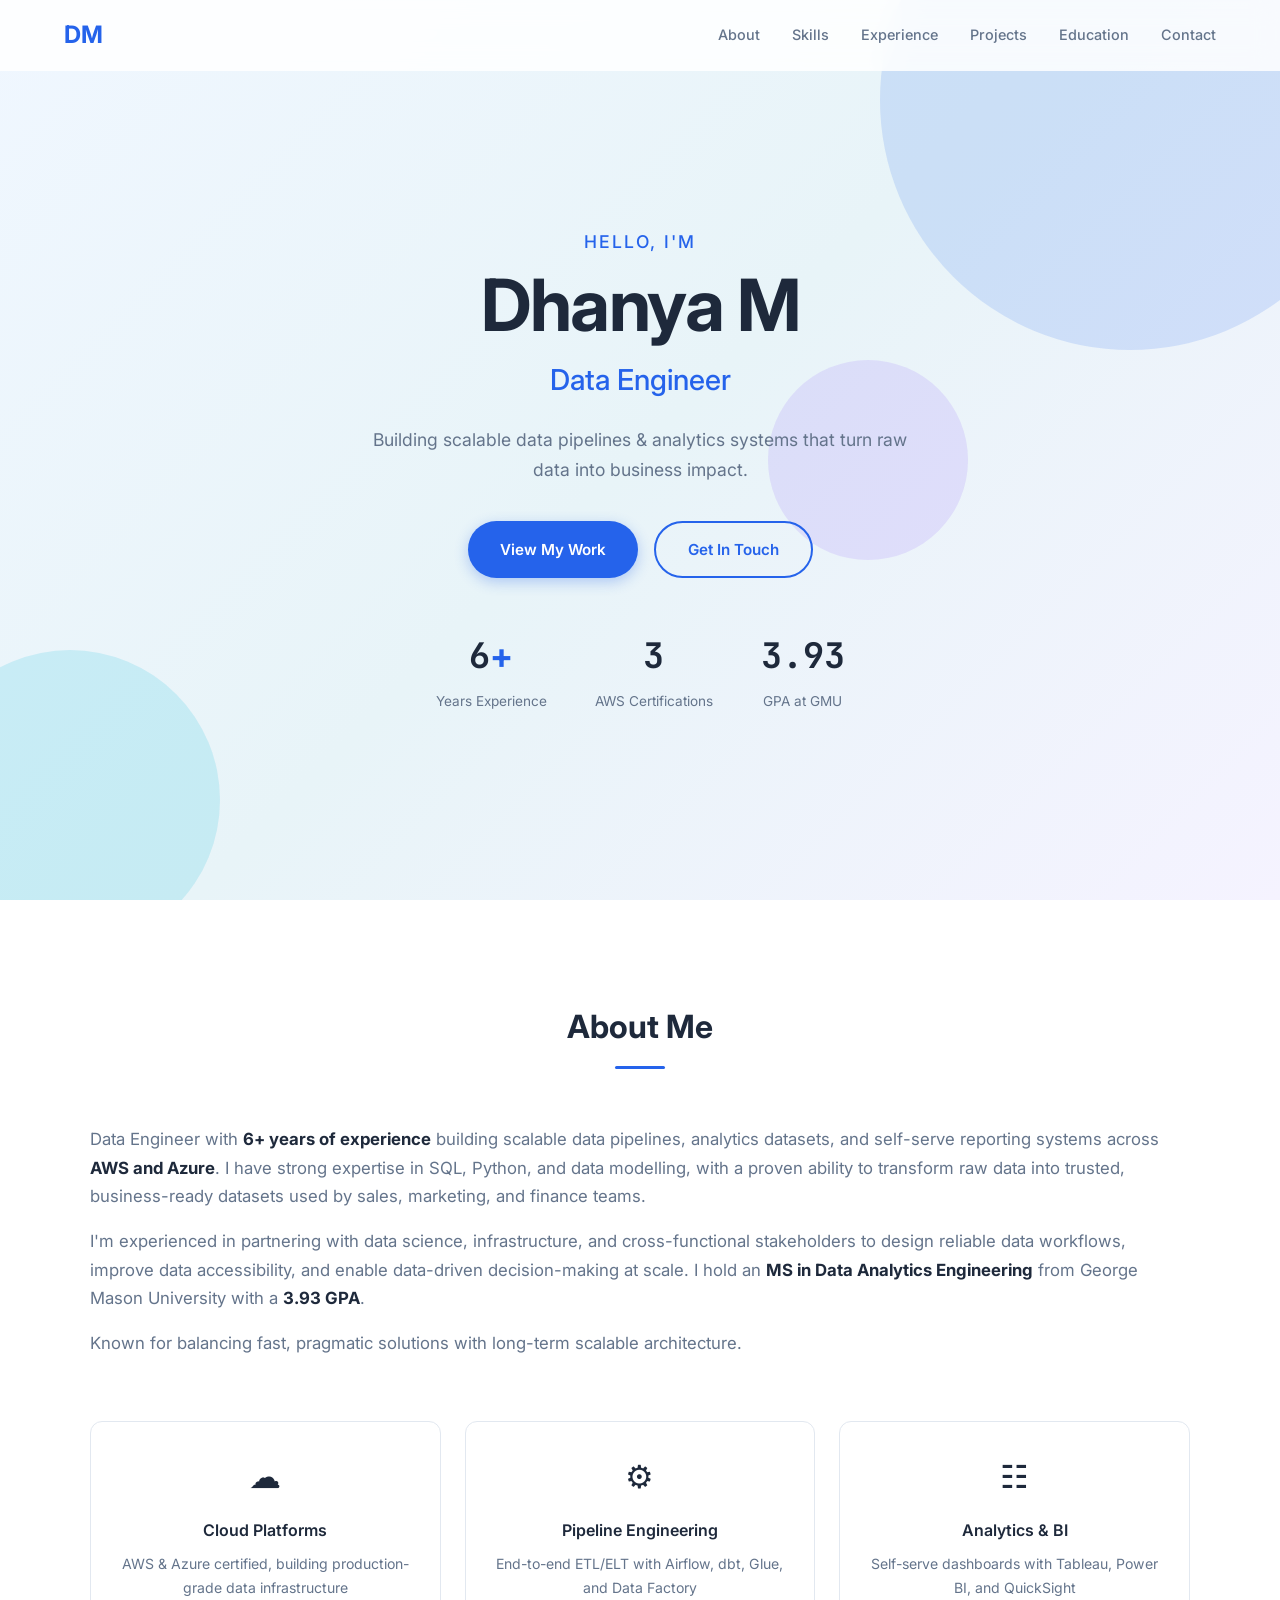
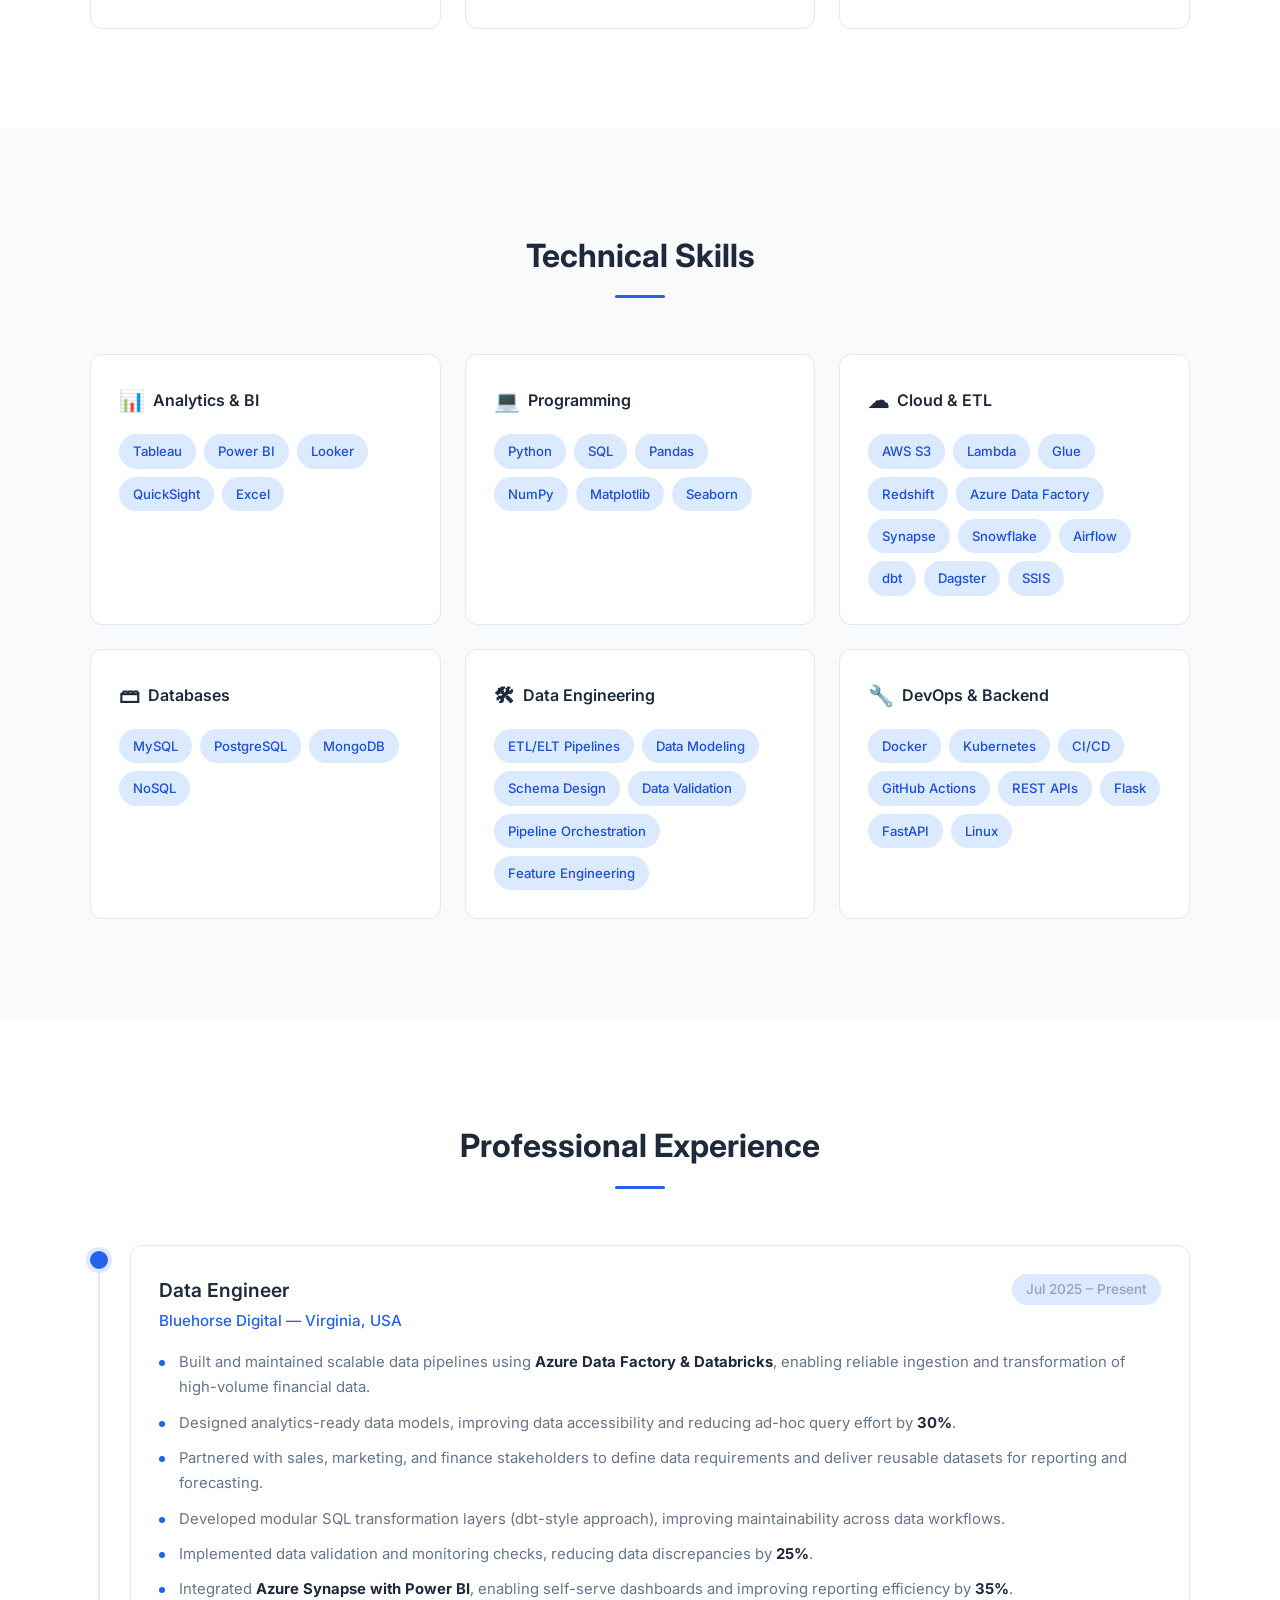
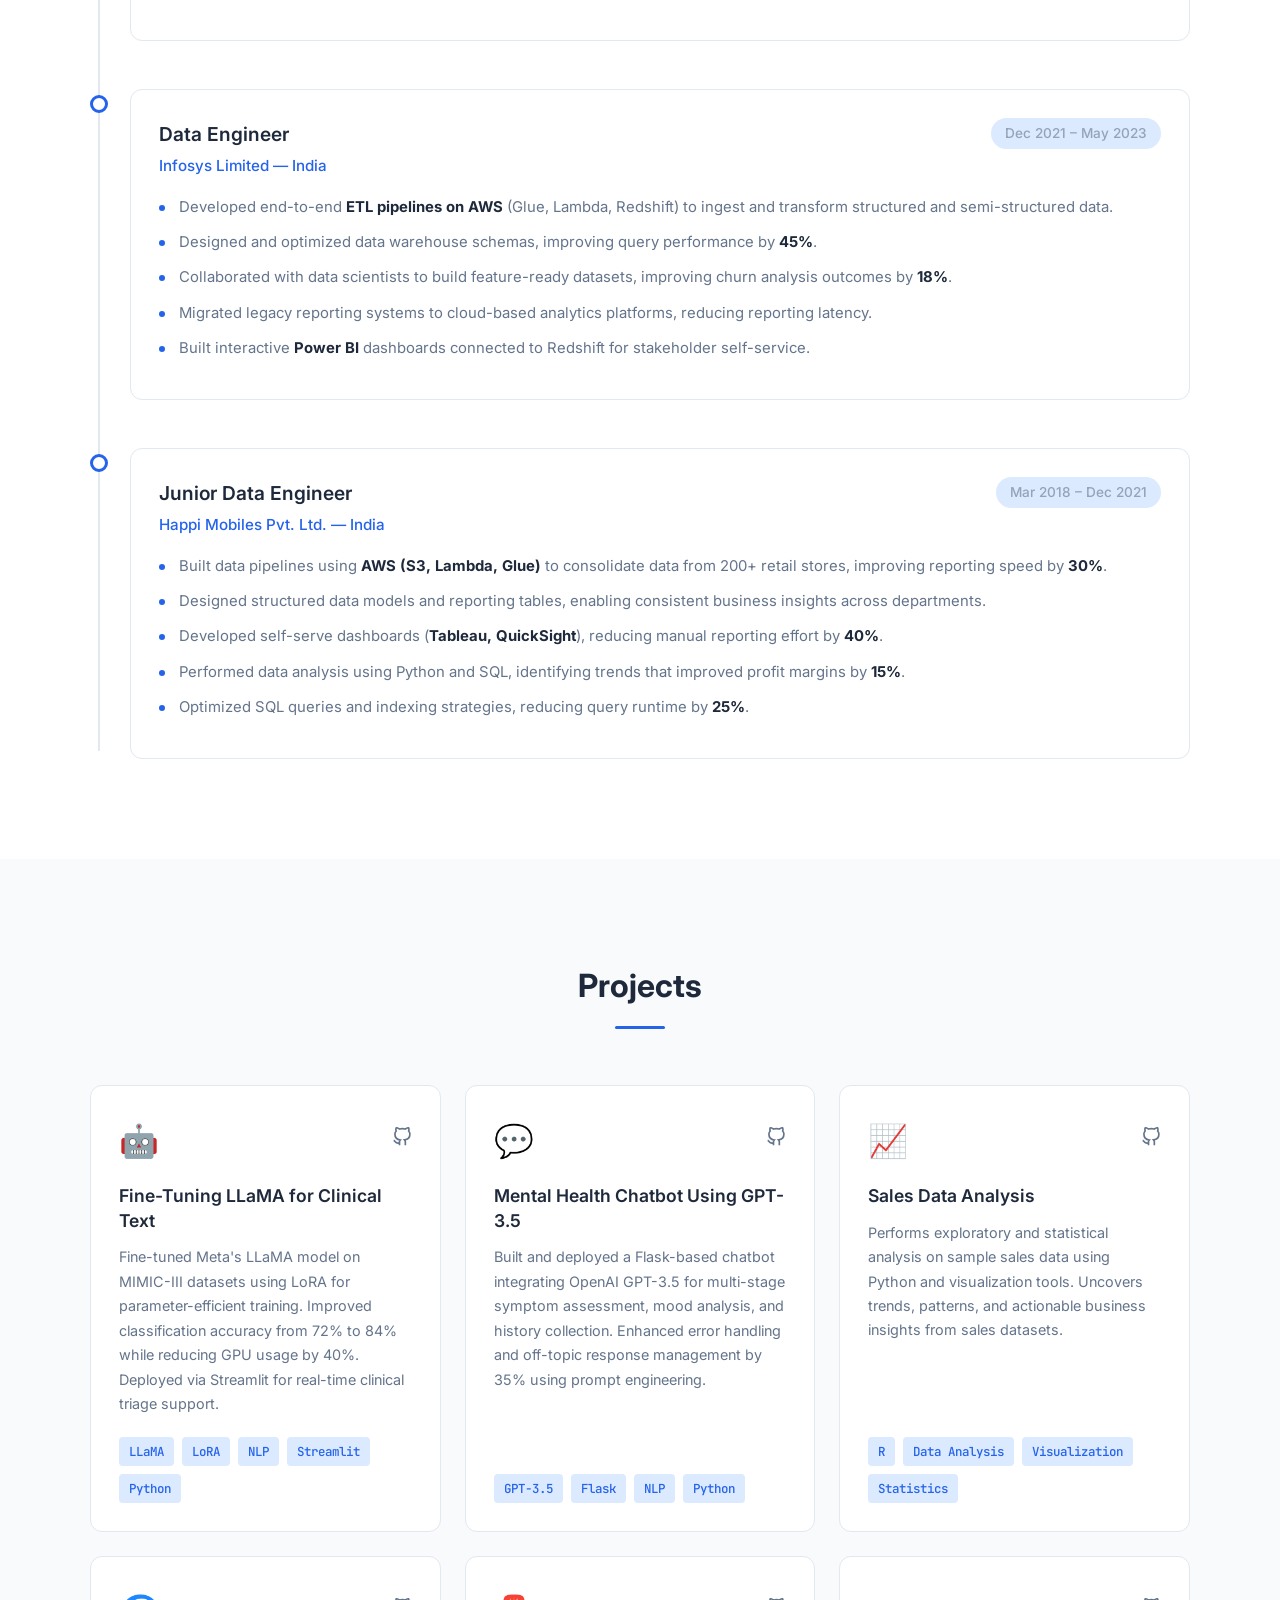
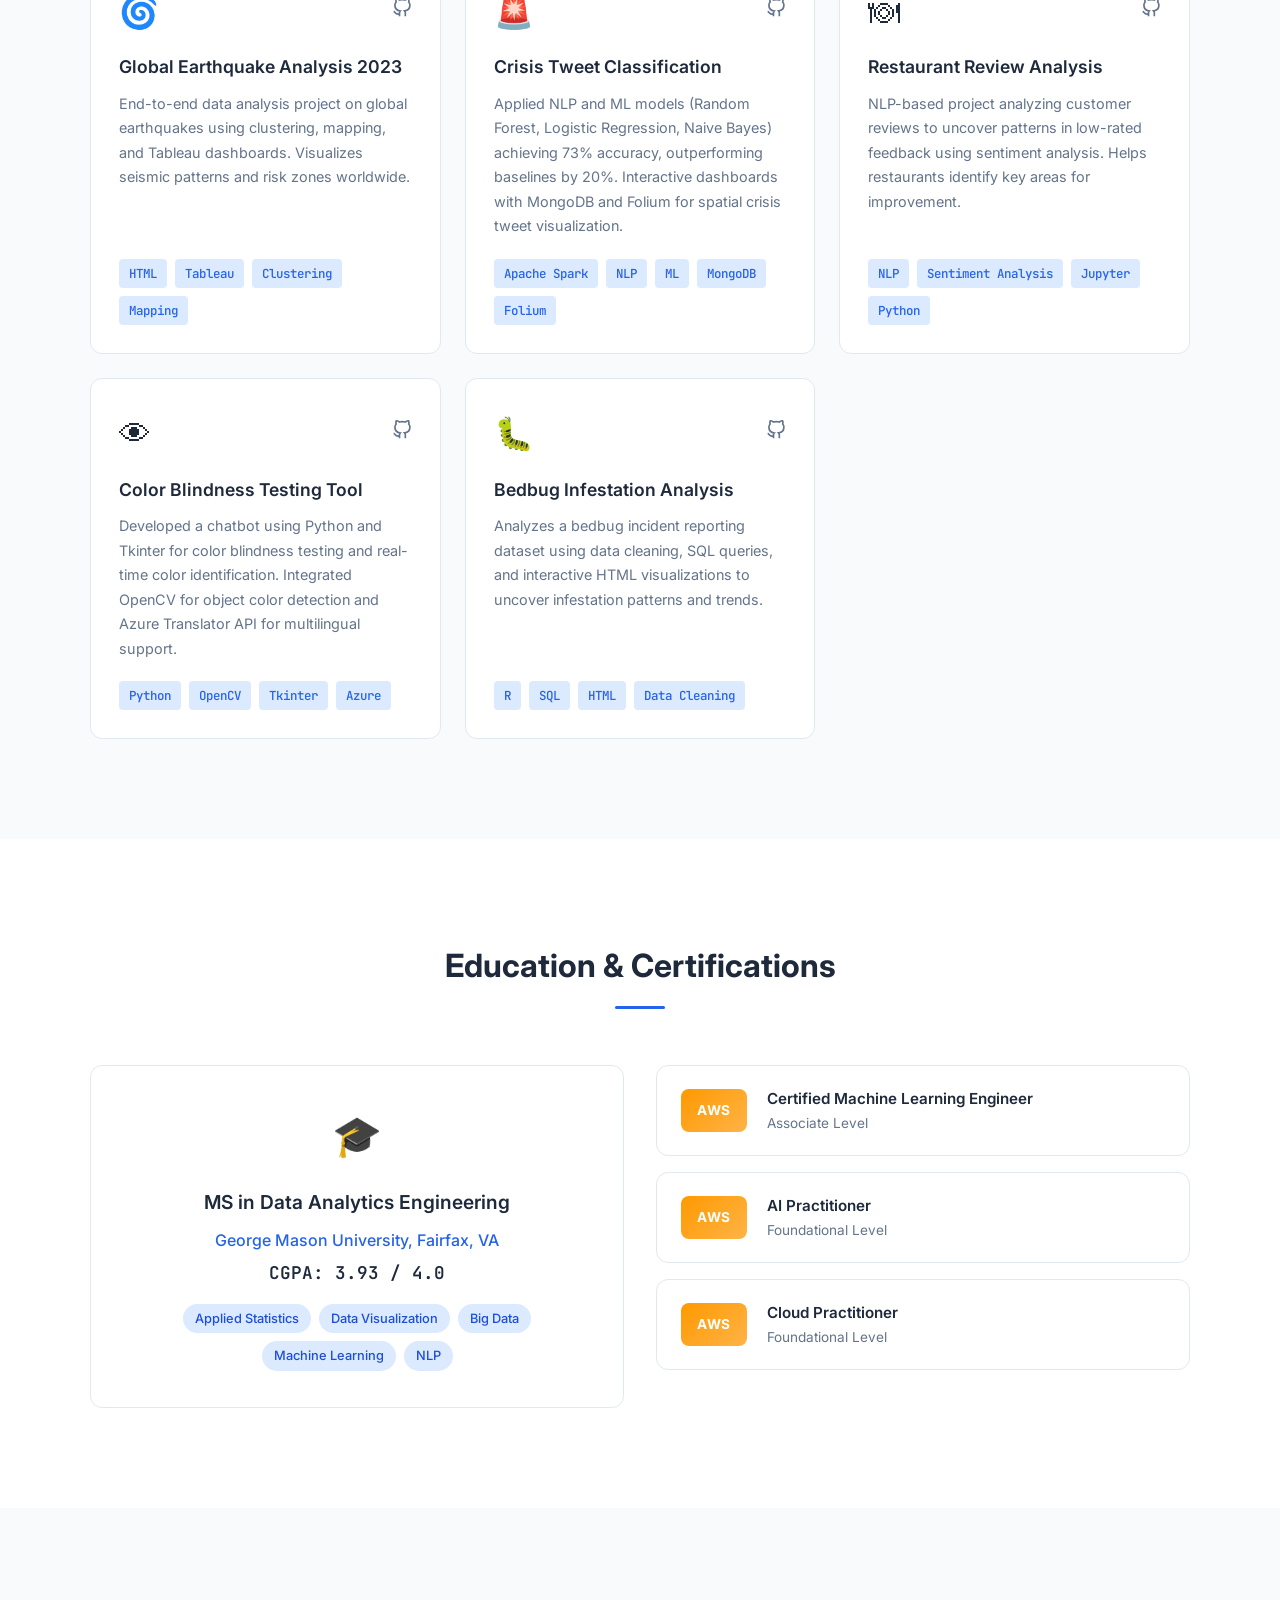
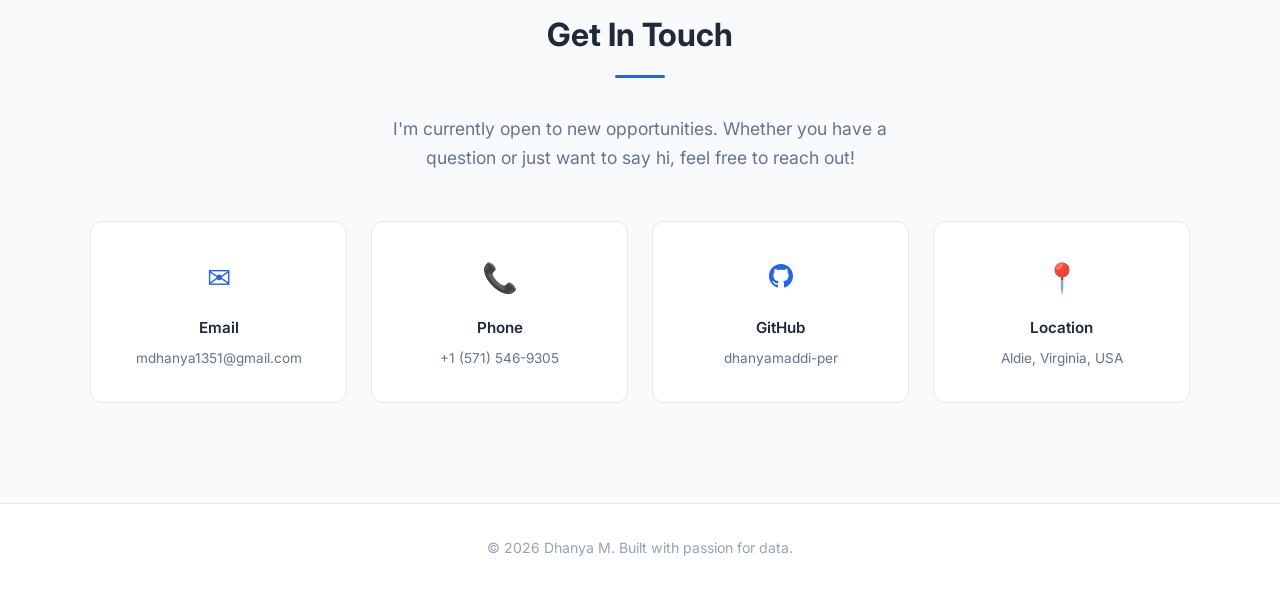
==== index.html @ dc707449 "Add portfolio website with resume and GitHub projects Co-Authored-By: Claude Opus 4.6 <noreply@anthr" ====
<!DOCTYPE html>
<html lang="en">
<head>
  <meta charset="UTF-8">
  <meta name="viewport" content="width=device-width, initial-scale=1.0">
  <title>Dhanya M | Data Engineer</title>
  <link rel="stylesheet" href="styles.css">
  <link rel="preconnect" href="https://fonts.googleapis.com">
  <link href="https://fonts.googleapis.com/css2?family=Inter:wght@300;400;500;600;700&family=JetBrains+Mono:wght@400;500&display=swap" rel="stylesheet">
</head>
<body>
  <!-- Navigation -->
  <nav class="navbar" id="navbar">
    <div class="nav-container">
      <a href="#hero" class="nav-logo">DM</a>
      <button class="nav-toggle" id="navToggle" aria-label="Toggle navigation">
        <span></span><span></span><span></span>
      </button>
      <ul class="nav-links" id="navLinks">
        <li><a href="#about">About</a></li>
        <li><a href="#skills">Skills</a></li>
        <li><a href="#experience">Experience</a></li>
        <li><a href="#projects">Projects</a></li>
        <li><a href="#education">Education</a></li>
        <li><a href="#contact">Contact</a></li>
      </ul>
    </div>
  </nav>

  <!-- Hero Section -->
  <section class="hero" id="hero">
    <div class="hero-bg-shapes">
      <div class="shape shape-1"></div>
      <div class="shape shape-2"></div>
      <div class="shape shape-3"></div>
    </div>
    <div class="hero-content">
      <p class="hero-greeting">Hello, I'm</p>
      <h1 class="hero-name">Dhanya M</h1>
      <h2 class="hero-title">Data Engineer</h2>
      <p class="hero-tagline">Building scalable data pipelines &amp; analytics systems that turn raw data into business impact.</p>
      <div class="hero-cta">
        <a href="#projects" class="btn btn-primary">View My Work</a>
        <a href="#contact" class="btn btn-outline">Get In Touch</a>
      </div>
      <div class="hero-stats">
        <div class="stat">
          <span class="stat-number" data-target="6">0</span><span class="stat-plus">+</span>
          <span class="stat-label">Years Experience</span>
        </div>
        <div class="stat">
          <span class="stat-number" data-target="3">0</span>
          <span class="stat-label">AWS Certifications</span>
        </div>
        <div class="stat">
          <span class="stat-number" data-target="3.93">0</span>
          <span class="stat-label">GPA at GMU</span>
        </div>
      </div>
    </div>
  </section>

  <!-- About Section -->
  <section class="section" id="about">
    <div class="container">
      <h2 class="section-title">About Me</h2>
      <div class="about-content">
        <div class="about-text">
          <p>Data Engineer with <strong>6+ years of experience</strong> building scalable data pipelines, analytics datasets, and self-serve reporting systems across <strong>AWS and Azure</strong>. I have strong expertise in SQL, Python, and data modelling, with a proven ability to transform raw data into trusted, business-ready datasets used by sales, marketing, and finance teams.</p>
          <p>I'm experienced in partnering with data science, infrastructure, and cross-functional stakeholders to design reliable data workflows, improve data accessibility, and enable data-driven decision-making at scale. I hold an <strong>MS in Data Analytics Engineering</strong> from George Mason University with a <strong>3.93 GPA</strong>.</p>
          <p>Known for balancing fast, pragmatic solutions with long-term scalable architecture.</p>
        </div>
        <div class="about-highlights">
          <div class="highlight-card">
            <div class="highlight-icon">&#9729;</div>
            <h3>Cloud Platforms</h3>
            <p>AWS &amp; Azure certified, building production-grade data infrastructure</p>
          </div>
          <div class="highlight-card">
            <div class="highlight-icon">&#9881;</div>
            <h3>Pipeline Engineering</h3>
            <p>End-to-end ETL/ELT with Airflow, dbt, Glue, and Data Factory</p>
          </div>
          <div class="highlight-card">
            <div class="highlight-icon">&#9783;</div>
            <h3>Analytics & BI</h3>
            <p>Self-serve dashboards with Tableau, Power BI, and QuickSight</p>
          </div>
        </div>
      </div>
    </div>
  </section>

  <!-- Skills Section -->
  <section class="section section-alt" id="skills">
    <div class="container">
      <h2 class="section-title">Technical Skills</h2>
      <div class="skills-grid">
        <div class="skill-category">
          <h3 class="skill-category-title">
            <span class="skill-icon">&#128202;</span> Analytics &amp; BI
          </h3>
          <div class="skill-tags">
            <span class="skill-tag">Tableau</span>
            <span class="skill-tag">Power BI</span>
            <span class="skill-tag">Looker</span>
            <span class="skill-tag">QuickSight</span>
            <span class="skill-tag">Excel</span>
          </div>
        </div>
        <div class="skill-category">
          <h3 class="skill-category-title">
            <span class="skill-icon">&#128187;</span> Programming
          </h3>
          <div class="skill-tags">
            <span class="skill-tag">Python</span>
            <span class="skill-tag">SQL</span>
            <span class="skill-tag">Pandas</span>
            <span class="skill-tag">NumPy</span>
            <span class="skill-tag">Matplotlib</span>
            <span class="skill-tag">Seaborn</span>
          </div>
        </div>
        <div class="skill-category">
          <h3 class="skill-category-title">
            <span class="skill-icon">&#9729;</span> Cloud &amp; ETL
          </h3>
          <div class="skill-tags">
            <span class="skill-tag">AWS S3</span>
            <span class="skill-tag">Lambda</span>
            <span class="skill-tag">Glue</span>
            <span class="skill-tag">Redshift</span>
            <span class="skill-tag">Azure Data Factory</span>
            <span class="skill-tag">Synapse</span>
            <span class="skill-tag">Snowflake</span>
            <span class="skill-tag">Airflow</span>
            <span class="skill-tag">dbt</span>
            <span class="skill-tag">Dagster</span>
            <span class="skill-tag">SSIS</span>
          </div>
        </div>
        <div class="skill-category">
          <h3 class="skill-category-title">
            <span class="skill-icon">&#128451;</span> Databases
          </h3>
          <div class="skill-tags">
            <span class="skill-tag">MySQL</span>
            <span class="skill-tag">PostgreSQL</span>
            <span class="skill-tag">MongoDB</span>
            <span class="skill-tag">NoSQL</span>
          </div>
        </div>
        <div class="skill-category">
          <h3 class="skill-category-title">
            <span class="skill-icon">&#128736;</span> Data Engineering
          </h3>
          <div class="skill-tags">
            <span class="skill-tag">ETL/ELT Pipelines</span>
            <span class="skill-tag">Data Modeling</span>
            <span class="skill-tag">Schema Design</span>
            <span class="skill-tag">Data Validation</span>
            <span class="skill-tag">Pipeline Orchestration</span>
            <span class="skill-tag">Feature Engineering</span>
          </div>
        </div>
        <div class="skill-category">
          <h3 class="skill-category-title">
            <span class="skill-icon">&#128295;</span> DevOps &amp; Backend
          </h3>
          <div class="skill-tags">
            <span class="skill-tag">Docker</span>
            <span class="skill-tag">Kubernetes</span>
            <span class="skill-tag">CI/CD</span>
            <span class="skill-tag">GitHub Actions</span>
            <span class="skill-tag">REST APIs</span>
            <span class="skill-tag">Flask</span>
            <span class="skill-tag">FastAPI</span>
            <span class="skill-tag">Linux</span>
          </div>
        </div>
      </div>
    </div>
  </section>

  <!-- Experience Section -->
  <section class="section" id="experience">
    <div class="container">
      <h2 class="section-title">Professional Experience</h2>
      <div class="timeline">

        <div class="timeline-item">
          <div class="timeline-marker"></div>
          <div class="timeline-content">
            <div class="timeline-header">
              <div>
                <h3 class="timeline-role">Data Engineer</h3>
                <p class="timeline-company">Bluehorse Digital &mdash; Virginia, USA</p>
              </div>
              <span class="timeline-date">Jul 2025 &ndash; Present</span>
            </div>
            <ul class="timeline-details">
              <li>Built and maintained scalable data pipelines using <strong>Azure Data Factory &amp; Databricks</strong>, enabling reliable ingestion and transformation of high-volume financial data.</li>
              <li>Designed analytics-ready data models, improving data accessibility and reducing ad-hoc query effort by <strong>30%</strong>.</li>
              <li>Partnered with sales, marketing, and finance stakeholders to define data requirements and deliver reusable datasets for reporting and forecasting.</li>
              <li>Developed modular SQL transformation layers (dbt-style approach), improving maintainability across data workflows.</li>
              <li>Implemented data validation and monitoring checks, reducing data discrepancies by <strong>25%</strong>.</li>
              <li>Integrated <strong>Azure Synapse with Power BI</strong>, enabling self-serve dashboards and improving reporting efficiency by <strong>35%</strong>.</li>
            </ul>
          </div>
        </div>

        <div class="timeline-item">
          <div class="timeline-marker"></div>
          <div class="timeline-content">
            <div class="timeline-header">
              <div>
                <h3 class="timeline-role">Data Engineer</h3>
                <p class="timeline-company">Infosys Limited &mdash; India</p>
              </div>
              <span class="timeline-date">Dec 2021 &ndash; May 2023</span>
            </div>
            <ul class="timeline-details">
              <li>Developed end-to-end <strong>ETL pipelines on AWS</strong> (Glue, Lambda, Redshift) to ingest and transform structured and semi-structured data.</li>
              <li>Designed and optimized data warehouse schemas, improving query performance by <strong>45%</strong>.</li>
              <li>Collaborated with data scientists to build feature-ready datasets, improving churn analysis outcomes by <strong>18%</strong>.</li>
              <li>Migrated legacy reporting systems to cloud-based analytics platforms, reducing reporting latency.</li>
              <li>Built interactive <strong>Power BI</strong> dashboards connected to Redshift for stakeholder self-service.</li>
            </ul>
          </div>
        </div>

        <div class="timeline-item">
          <div class="timeline-marker"></div>
          <div class="timeline-content">
            <div class="timeline-header">
              <div>
                <h3 class="timeline-role">Junior Data Engineer</h3>
                <p class="timeline-company">Happi Mobiles Pvt. Ltd. &mdash; India</p>
              </div>
              <span class="timeline-date">Mar 2018 &ndash; Dec 2021</span>
            </div>
            <ul class="timeline-details">
              <li>Built data pipelines using <strong>AWS (S3, Lambda, Glue)</strong> to consolidate data from 200+ retail stores, improving reporting speed by <strong>30%</strong>.</li>
              <li>Designed structured data models and reporting tables, enabling consistent business insights across departments.</li>
              <li>Developed self-serve dashboards (<strong>Tableau, QuickSight</strong>), reducing manual reporting effort by <strong>40%</strong>.</li>
              <li>Performed data analysis using Python and SQL, identifying trends that improved profit margins by <strong>15%</strong>.</li>
              <li>Optimized SQL queries and indexing strategies, reducing query runtime by <strong>25%</strong>.</li>
            </ul>
          </div>
        </div>

      </div>
    </div>
  </section>

  <!-- Projects Section -->
  <section class="section section-alt" id="projects">
    <div class="container">
      <h2 class="section-title">Projects</h2>
      <div class="projects-grid">

        <div class="project-card" data-category="ml">
          <div class="project-card-header">
            <div class="project-icon">&#129302;</div>
            <div class="project-links">
              <a href="https://github.com/dhanyamaddi-per" target="_blank" rel="noopener noreferrer" aria-label="GitHub">
                <svg width="20" height="20" viewBox="0 0 24 24" fill="none" stroke="currentColor" stroke-width="2"><path d="M9 19c-5 1.5-5-2.5-7-3m14 6v-3.87a3.37 3.37 0 0 0-.94-2.61c3.14-.35 6.44-1.54 6.44-7A5.44 5.44 0 0 0 20 4.77 5.07 5.07 0 0 0 19.91 1S18.73.65 16 2.48a13.38 13.38 0 0 0-7 0C6.27.65 5.09 1 5.09 1A5.07 5.07 0 0 0 5 4.77a5.44 5.44 0 0 0-1.5 3.78c0 5.42 3.3 6.61 6.44 7A3.37 3.37 0 0 0 9 18.13V22"/></svg>
              </a>
            </div>
          </div>
          <h3 class="project-title">Fine-Tuning LLaMA for Clinical Text</h3>
          <p class="project-desc">Fine-tuned Meta's LLaMA model on MIMIC-III datasets using LoRA for parameter-efficient training. Improved classification accuracy from 72% to 84% while reducing GPU usage by 40%. Deployed via Streamlit for real-time clinical triage support.</p>
          <div class="project-tags">
            <span>LLaMA</span><span>LoRA</span><span>NLP</span><span>Streamlit</span><span>Python</span>
          </div>
        </div>

        <div class="project-card" data-category="ml">
          <div class="project-card-header">
            <div class="project-icon">&#128172;</div>
            <div class="project-links">
              <a href="https://github.com/dhanyamaddi-per" target="_blank" rel="noopener noreferrer" aria-label="GitHub">
                <svg width="20" height="20" viewBox="0 0 24 24" fill="none" stroke="currentColor" stroke-width="2"><path d="M9 19c-5 1.5-5-2.5-7-3m14 6v-3.87a3.37 3.37 0 0 0-.94-2.61c3.14-.35 6.44-1.54 6.44-7A5.44 5.44 0 0 0 20 4.77 5.07 5.07 0 0 0 19.91 1S18.73.65 16 2.48a13.38 13.38 0 0 0-7 0C6.27.65 5.09 1 5.09 1A5.07 5.07 0 0 0 5 4.77a5.44 5.44 0 0 0-1.5 3.78c0 5.42 3.3 6.61 6.44 7A3.37 3.37 0 0 0 9 18.13V22"/></svg>
              </a>
            </div>
          </div>
          <h3 class="project-title">Mental Health Chatbot Using GPT-3.5</h3>
          <p class="project-desc">Built and deployed a Flask-based chatbot integrating OpenAI GPT-3.5 for multi-stage symptom assessment, mood analysis, and history collection. Enhanced error handling and off-topic response management by 35% using prompt engineering.</p>
          <div class="project-tags">
            <span>GPT-3.5</span><span>Flask</span><span>NLP</span><span>Python</span>
          </div>
        </div>

        <div class="project-card" data-category="data">
          <div class="project-card-header">
            <div class="project-icon">&#128200;</div>
            <div class="project-links">
              <a href="https://github.com/dhanyamaddi-per/Sales-Data-Analysis" target="_blank" rel="noopener noreferrer" aria-label="GitHub">
                <svg width="20" height="20" viewBox="0 0 24 24" fill="none" stroke="currentColor" stroke-width="2"><path d="M9 19c-5 1.5-5-2.5-7-3m14 6v-3.87a3.37 3.37 0 0 0-.94-2.61c3.14-.35 6.44-1.54 6.44-7A5.44 5.44 0 0 0 20 4.77 5.07 5.07 0 0 0 19.91 1S18.73.65 16 2.48a13.38 13.38 0 0 0-7 0C6.27.65 5.09 1 5.09 1A5.07 5.07 0 0 0 5 4.77a5.44 5.44 0 0 0-1.5 3.78c0 5.42 3.3 6.61 6.44 7A3.37 3.37 0 0 0 9 18.13V22"/></svg>
              </a>
            </div>
          </div>
          <h3 class="project-title">Sales Data Analysis</h3>
          <p class="project-desc">Performs exploratory and statistical analysis on sample sales data using Python and visualization tools. Uncovers trends, patterns, and actionable business insights from sales datasets.</p>
          <div class="project-tags">
            <span>R</span><span>Data Analysis</span><span>Visualization</span><span>Statistics</span>
          </div>
        </div>

        <div class="project-card" data-category="data">
          <div class="project-card-header">
            <div class="project-icon">&#127744;</div>
            <div class="project-links">
              <a href="https://github.com/dhanyamaddi-per/Global-Earthquake-Analysis-2023-" target="_blank" rel="noopener noreferrer" aria-label="GitHub">
                <svg width="20" height="20" viewBox="0 0 24 24" fill="none" stroke="currentColor" stroke-width="2"><path d="M9 19c-5 1.5-5-2.5-7-3m14 6v-3.87a3.37 3.37 0 0 0-.94-2.61c3.14-.35 6.44-1.54 6.44-7A5.44 5.44 0 0 0 20 4.77 5.07 5.07 0 0 0 19.91 1S18.73.65 16 2.48a13.38 13.38 0 0 0-7 0C6.27.65 5.09 1 5.09 1A5.07 5.07 0 0 0 5 4.77a5.44 5.44 0 0 0-1.5 3.78c0 5.42 3.3 6.61 6.44 7A3.37 3.37 0 0 0 9 18.13V22"/></svg>
              </a>
            </div>
          </div>
          <h3 class="project-title">Global Earthquake Analysis 2023</h3>
          <p class="project-desc">End-to-end data analysis project on global earthquakes using clustering, mapping, and Tableau dashboards. Visualizes seismic patterns and risk zones worldwide.</p>
          <div class="project-tags">
            <span>HTML</span><span>Tableau</span><span>Clustering</span><span>Mapping</span>
          </div>
        </div>

        <div class="project-card" data-category="ml">
          <div class="project-card-header">
            <div class="project-icon">&#128680;</div>
            <div class="project-links">
              <a href="https://github.com/dhanyamaddi-per/Crisis-Tweet-Classification-using-Apache-Spark" target="_blank" rel="noopener noreferrer" aria-label="GitHub">
                <svg width="20" height="20" viewBox="0 0 24 24" fill="none" stroke="currentColor" stroke-width="2"><path d="M9 19c-5 1.5-5-2.5-7-3m14 6v-3.87a3.37 3.37 0 0 0-.94-2.61c3.14-.35 6.44-1.54 6.44-7A5.44 5.44 0 0 0 20 4.77 5.07 5.07 0 0 0 19.91 1S18.73.65 16 2.48a13.38 13.38 0 0 0-7 0C6.27.65 5.09 1 5.09 1A5.07 5.07 0 0 0 5 4.77a5.44 5.44 0 0 0-1.5 3.78c0 5.42 3.3 6.61 6.44 7A3.37 3.37 0 0 0 9 18.13V22"/></svg>
              </a>
            </div>
          </div>
          <h3 class="project-title">Crisis Tweet Classification</h3>
          <p class="project-desc">Applied NLP and ML models (Random Forest, Logistic Regression, Naive Bayes) achieving 73% accuracy, outperforming baselines by 20%. Interactive dashboards with MongoDB and Folium for spatial crisis tweet visualization.</p>
          <div class="project-tags">
            <span>Apache Spark</span><span>NLP</span><span>ML</span><span>MongoDB</span><span>Folium</span>
          </div>
        </div>

        <div class="project-card" data-category="data">
          <div class="project-card-header">
            <div class="project-icon">&#127869;</div>
            <div class="project-links">
              <a href="https://github.com/dhanyamaddi-per/Dolce-Vita-Restaurant-Review-Analysis" target="_blank" rel="noopener noreferrer" aria-label="GitHub">
                <svg width="20" height="20" viewBox="0 0 24 24" fill="none" stroke="currentColor" stroke-width="2"><path d="M9 19c-5 1.5-5-2.5-7-3m14 6v-3.87a3.37 3.37 0 0 0-.94-2.61c3.14-.35 6.44-1.54 6.44-7A5.44 5.44 0 0 0 20 4.77 5.07 5.07 0 0 0 19.91 1S18.73.65 16 2.48a13.38 13.38 0 0 0-7 0C6.27.65 5.09 1 5.09 1A5.07 5.07 0 0 0 5 4.77a5.44 5.44 0 0 0-1.5 3.78c0 5.42 3.3 6.61 6.44 7A3.37 3.37 0 0 0 9 18.13V22"/></svg>
              </a>
            </div>
          </div>
          <h3 class="project-title">Restaurant Review Analysis</h3>
          <p class="project-desc">NLP-based project analyzing customer reviews to uncover patterns in low-rated feedback using sentiment analysis. Helps restaurants identify key areas for improvement.</p>
          <div class="project-tags">
            <span>NLP</span><span>Sentiment Analysis</span><span>Jupyter</span><span>Python</span>
          </div>
        </div>

        <div class="project-card" data-category="tool">
          <div class="project-card-header">
            <div class="project-icon">&#128065;</div>
            <div class="project-links">
              <a href="https://github.com/dhanyamaddi-per/Color-Vision-Chatbot-Testing-System" target="_blank" rel="noopener noreferrer" aria-label="GitHub">
                <svg width="20" height="20" viewBox="0 0 24 24" fill="none" stroke="currentColor" stroke-width="2"><path d="M9 19c-5 1.5-5-2.5-7-3m14 6v-3.87a3.37 3.37 0 0 0-.94-2.61c3.14-.35 6.44-1.54 6.44-7A5.44 5.44 0 0 0 20 4.77 5.07 5.07 0 0 0 19.91 1S18.73.65 16 2.48a13.38 13.38 0 0 0-7 0C6.27.65 5.09 1 5.09 1A5.07 5.07 0 0 0 5 4.77a5.44 5.44 0 0 0-1.5 3.78c0 5.42 3.3 6.61 6.44 7A3.37 3.37 0 0 0 9 18.13V22"/></svg>
              </a>
            </div>
          </div>
          <h3 class="project-title">Color Blindness Testing Tool</h3>
          <p class="project-desc">Developed a chatbot using Python and Tkinter for color blindness testing and real-time color identification. Integrated OpenCV for object color detection and Azure Translator API for multilingual support.</p>
          <div class="project-tags">
            <span>Python</span><span>OpenCV</span><span>Tkinter</span><span>Azure</span>
          </div>
        </div>

        <div class="project-card" data-category="data">
          <div class="project-card-header">
            <div class="project-icon">&#128027;</div>
            <div class="project-links">
              <a href="https://github.com/dhanyamaddi-per/Bedbug-Infestation-Analysis" target="_blank" rel="noopener noreferrer" aria-label="GitHub">
                <svg width="20" height="20" viewBox="0 0 24 24" fill="none" stroke="currentColor" stroke-width="2"><path d="M9 19c-5 1.5-5-2.5-7-3m14 6v-3.87a3.37 3.37 0 0 0-.94-2.61c3.14-.35 6.44-1.54 6.44-7A5.44 5.44 0 0 0 20 4.77 5.07 5.07 0 0 0 19.91 1S18.73.65 16 2.48a13.38 13.38 0 0 0-7 0C6.27.65 5.09 1 5.09 1A5.07 5.07 0 0 0 5 4.77a5.44 5.44 0 0 0-1.5 3.78c0 5.42 3.3 6.61 6.44 7A3.37 3.37 0 0 0 9 18.13V22"/></svg>
              </a>
            </div>
          </div>
          <h3 class="project-title">Bedbug Infestation Analysis</h3>
          <p class="project-desc">Analyzes a bedbug incident reporting dataset using data cleaning, SQL queries, and interactive HTML visualizations to uncover infestation patterns and trends.</p>
          <div class="project-tags">
            <span>R</span><span>SQL</span><span>HTML</span><span>Data Cleaning</span>
          </div>
        </div>

      </div>
    </div>
  </section>

  <!-- Education & Certifications -->
  <section class="section" id="education">
    <div class="container">
      <h2 class="section-title">Education &amp; Certifications</h2>
      <div class="edu-grid">
        <div class="edu-card">
          <div class="edu-icon">&#127891;</div>
          <h3>MS in Data Analytics Engineering</h3>
          <p class="edu-school">George Mason University, Fairfax, VA</p>
          <p class="edu-gpa">CGPA: 3.93 / 4.0</p>
          <div class="edu-subjects">
            <span>Applied Statistics</span>
            <span>Data Visualization</span>
            <span>Big Data</span>
            <span>Machine Learning</span>
            <span>NLP</span>
          </div>
        </div>
        <div class="certs-container">
          <div class="cert-card">
            <div class="cert-badge">AWS</div>
            <div>
              <h4>Certified Machine Learning Engineer</h4>
              <p>Associate Level</p>
            </div>
          </div>
          <div class="cert-card">
            <div class="cert-badge">AWS</div>
            <div>
              <h4>AI Practitioner</h4>
              <p>Foundational Level</p>
            </div>
          </div>
          <div class="cert-card">
            <div class="cert-badge">AWS</div>
            <div>
              <h4>Cloud Practitioner</h4>
              <p>Foundational Level</p>
            </div>
          </div>
        </div>
      </div>
    </div>
  </section>

  <!-- Contact Section -->
  <section class="section section-alt" id="contact">
    <div class="container">
      <h2 class="section-title">Get In Touch</h2>
      <p class="contact-intro">I'm currently open to new opportunities. Whether you have a question or just want to say hi, feel free to reach out!</p>
      <div class="contact-cards">
        <a href="mailto:mdhanya1351@gmail.com" class="contact-card">
          <div class="contact-icon">&#9993;</div>
          <h3>Email</h3>
          <p>mdhanya1351@gmail.com</p>
        </a>
        <a href="tel:+15715469305" class="contact-card">
          <div class="contact-icon">&#128222;</div>
          <h3>Phone</h3>
          <p>+1 (571) 546-9305</p>
        </a>
        <a href="https://github.com/dhanyamaddi-per" target="_blank" rel="noopener noreferrer" class="contact-card">
          <div class="contact-icon">
            <svg width="24" height="24" viewBox="0 0 24 24" fill="currentColor"><path d="M12 0c-6.626 0-12 5.373-12 12 0 5.302 3.438 9.8 8.207 11.387.599.111.793-.261.793-.577v-2.234c-3.338.726-4.033-1.416-4.033-1.416-.546-1.387-1.333-1.756-1.333-1.756-1.089-.745.083-.729.083-.729 1.205.084 1.839 1.237 1.839 1.237 1.07 1.834 2.807 1.304 3.492.997.107-.775.418-1.305.762-1.604-2.665-.305-5.467-1.334-5.467-5.931 0-1.311.469-2.381 1.236-3.221-.124-.303-.535-1.524.117-3.176 0 0 1.008-.322 3.301 1.23.957-.266 1.983-.399 3.003-.404 1.02.005 2.047.138 3.006.404 2.291-1.552 3.297-1.23 3.297-1.23.653 1.653.242 2.874.118 3.176.77.84 1.235 1.911 1.235 3.221 0 4.609-2.807 5.624-5.479 5.921.43.372.823 1.102.823 2.222v3.293c0 .319.192.694.801.576 4.765-1.589 8.199-6.086 8.199-11.386 0-6.627-5.373-12-12-12z"/></svg>
          </div>
          <h3>GitHub</h3>
          <p>dhanyamaddi-per</p>
        </a>
        <div class="contact-card">
          <div class="contact-icon">&#128205;</div>
          <h3>Location</h3>
          <p>Aldie, Virginia, USA</p>
        </div>
      </div>
    </div>
  </section>

  <!-- Footer -->
  <footer class="footer">
    <p>&copy; 2026 Dhanya M. Built with passion for data.</p>
  </footer>

  <script src="script.js"></script>
</body>
</html>
---- styles.css ----
/* ===== CSS Variables ===== */
:root {
  --primary: #2563eb;
  --primary-dark: #1d4ed8;
  --primary-light: #dbeafe;
  --accent: #06b6d4;
  --bg: #ffffff;
  --bg-alt: #f8fafc;
  --text: #1e293b;
  --text-light: #64748b;
  --text-lighter: #94a3b8;
  --border: #e2e8f0;
  --card-bg: #ffffff;
  --shadow-sm: 0 1px 3px rgba(0,0,0,0.08);
  --shadow-md: 0 4px 16px rgba(0,0,0,0.08);
  --shadow-lg: 0 12px 40px rgba(0,0,0,0.1);
  --radius: 12px;
  --radius-sm: 8px;
  --font: 'Inter', -apple-system, BlinkMacSystemFont, sans-serif;
  --font-mono: 'JetBrains Mono', monospace;
  --transition: 0.3s cubic-bezier(0.4, 0, 0.2, 1);
}

/* ===== Reset ===== */
*, *::before, *::after { box-sizing: border-box; margin: 0; padding: 0; }
html { scroll-behavior: smooth; scroll-padding-top: 80px; }
body {
  font-family: var(--font);
  color: var(--text);
  background: var(--bg);
  line-height: 1.7;
  overflow-x: hidden;
}
a { text-decoration: none; color: inherit; }
ul { list-style: none; }
img { max-width: 100%; display: block; }

/* ===== Navbar ===== */
.navbar {
  position: fixed;
  top: 0;
  left: 0;
  right: 0;
  z-index: 1000;
  background: rgba(255,255,255,0.85);
  backdrop-filter: blur(12px);
  border-bottom: 1px solid transparent;
  transition: var(--transition);
}
.navbar.scrolled {
  border-bottom-color: var(--border);
  box-shadow: var(--shadow-sm);
}
.nav-container {
  max-width: 1200px;
  margin: 0 auto;
  padding: 0 24px;
  display: flex;
  align-items: center;
  justify-content: space-between;
  height: 70px;
}
.nav-logo {
  font-size: 1.5rem;
  font-weight: 700;
  color: var(--primary);
  letter-spacing: -0.5px;
}
.nav-links {
  display: flex;
  gap: 32px;
}
.nav-links a {
  font-size: 0.9rem;
  font-weight: 500;
  color: var(--text-light);
  transition: var(--transition);
  position: relative;
}
.nav-links a::after {
  content: '';
  position: absolute;
  bottom: -4px;
  left: 0;
  width: 0;
  height: 2px;
  background: var(--primary);
  transition: var(--transition);
}
.nav-links a:hover, .nav-links a.active {
  color: var(--primary);
}
.nav-links a:hover::after, .nav-links a.active::after {
  width: 100%;
}
.nav-toggle {
  display: none;
  flex-direction: column;
  gap: 5px;
  background: none;
  border: none;
  cursor: pointer;
  padding: 4px;
}
.nav-toggle span {
  display: block;
  width: 24px;
  height: 2px;
  background: var(--text);
  border-radius: 2px;
  transition: var(--transition);
}

/* ===== Hero ===== */
.hero {
  min-height: 100vh;
  display: flex;
  align-items: center;
  justify-content: center;
  position: relative;
  padding: 120px 24px 80px;
  overflow: hidden;
  background: linear-gradient(135deg, #f0f7ff 0%, #e8f4f8 50%, #f5f3ff 100%);
}
.hero-bg-shapes {
  position: absolute;
  inset: 0;
  pointer-events: none;
}
.shape {
  position: absolute;
  border-radius: 50%;
  opacity: 0.15;
}
.shape-1 {
  width: 500px;
  height: 500px;
  background: var(--primary);
  top: -150px;
  right: -100px;
  animation: float 8s ease-in-out infinite;
}
.shape-2 {
  width: 300px;
  height: 300px;
  background: var(--accent);
  bottom: -50px;
  left: -80px;
  animation: float 6s ease-in-out infinite reverse;
}
.shape-3 {
  width: 200px;
  height: 200px;
  background: #8b5cf6;
  top: 40%;
  left: 60%;
  animation: float 10s ease-in-out infinite;
}
@keyframes float {
  0%, 100% { transform: translateY(0) scale(1); }
  50% { transform: translateY(-30px) scale(1.05); }
}
.hero-content {
  text-align: center;
  position: relative;
  z-index: 1;
  max-width: 750px;
}
.hero-greeting {
  font-size: 1.1rem;
  color: var(--primary);
  font-weight: 500;
  margin-bottom: 8px;
  letter-spacing: 2px;
  text-transform: uppercase;
}
.hero-name {
  font-size: clamp(2.8rem, 7vw, 4.5rem);
  font-weight: 700;
  color: var(--text);
  line-height: 1.1;
  margin-bottom: 12px;
  letter-spacing: -1.5px;
}
.hero-title {
  font-size: clamp(1.3rem, 3vw, 1.8rem);
  font-weight: 500;
  color: var(--primary);
  margin-bottom: 20px;
}
.hero-tagline {
  font-size: 1.1rem;
  color: var(--text-light);
  max-width: 550px;
  margin: 0 auto 36px;
  line-height: 1.7;
}
.hero-cta {
  display: flex;
  gap: 16px;
  justify-content: center;
  margin-bottom: 48px;
}

/* ===== Buttons ===== */
.btn {
  display: inline-flex;
  align-items: center;
  padding: 14px 32px;
  border-radius: 50px;
  font-size: 0.95rem;
  font-weight: 600;
  transition: var(--transition);
  cursor: pointer;
  border: none;
}
.btn-primary {
  background: var(--primary);
  color: #fff;
  box-shadow: 0 4px 14px rgba(37,99,235,0.3);
}
.btn-primary:hover {
  background: var(--primary-dark);
  transform: translateY(-2px);
  box-shadow: 0 6px 20px rgba(37,99,235,0.4);
}
.btn-outline {
  border: 2px solid var(--primary);
  color: var(--primary);
  background: transparent;
}
.btn-outline:hover {
  background: var(--primary);
  color: #fff;
  transform: translateY(-2px);
}

/* ===== Hero Stats ===== */
.hero-stats {
  display: flex;
  justify-content: center;
  gap: 48px;
}
.stat {
  text-align: center;
}
.stat-number {
  font-size: 2.2rem;
  font-weight: 700;
  color: var(--text);
  font-family: var(--font-mono);
}
.stat-plus {
  font-size: 2.2rem;
  font-weight: 700;
  color: var(--primary);
}
.stat-label {
  display: block;
  font-size: 0.85rem;
  color: var(--text-light);
  margin-top: 4px;
}

/* ===== Sections ===== */
.section {
  padding: 100px 24px;
}
.section-alt {
  background: var(--bg-alt);
}
.container {
  max-width: 1100px;
  margin: 0 auto;
}
.section-title {
  font-size: 2rem;
  font-weight: 700;
  text-align: center;
  margin-bottom: 56px;
  color: var(--text);
  position: relative;
}
.section-title::after {
  content: '';
  display: block;
  width: 50px;
  height: 3px;
  background: var(--primary);
  margin: 12px auto 0;
  border-radius: 2px;
}

/* ===== About ===== */
.about-content {
  display: grid;
  gap: 48px;
}
.about-text p {
  color: var(--text-light);
  margin-bottom: 16px;
  font-size: 1.05rem;
}
.about-text strong {
  color: var(--text);
}
.about-highlights {
  display: grid;
  grid-template-columns: repeat(3, 1fr);
  gap: 24px;
}
.highlight-card {
  background: var(--card-bg);
  border: 1px solid var(--border);
  border-radius: var(--radius);
  padding: 28px;
  text-align: center;
  transition: var(--transition);
}
.highlight-card:hover {
  transform: translateY(-4px);
  box-shadow: var(--shadow-md);
  border-color: var(--primary-light);
}
.highlight-icon {
  font-size: 2rem;
  margin-bottom: 12px;
}
.highlight-card h3 {
  font-size: 1rem;
  font-weight: 600;
  margin-bottom: 8px;
}
.highlight-card p {
  font-size: 0.88rem;
  color: var(--text-light);
}

/* ===== Skills ===== */
.skills-grid {
  display: grid;
  grid-template-columns: repeat(3, 1fr);
  gap: 24px;
}
.skill-category {
  background: var(--card-bg);
  border: 1px solid var(--border);
  border-radius: var(--radius);
  padding: 28px;
  transition: var(--transition);
}
.skill-category:hover {
  box-shadow: var(--shadow-md);
  transform: translateY(-2px);
}
.skill-category-title {
  font-size: 1rem;
  font-weight: 600;
  margin-bottom: 16px;
  display: flex;
  align-items: center;
  gap: 8px;
}
.skill-icon { font-size: 1.3rem; }
.skill-tags {
  display: flex;
  flex-wrap: wrap;
  gap: 8px;
}
.skill-tag {
  background: var(--primary-light);
  color: var(--primary-dark);
  padding: 6px 14px;
  border-radius: 50px;
  font-size: 0.82rem;
  font-weight: 500;
  transition: var(--transition);
}
.skill-tag:hover {
  background: var(--primary);
  color: #fff;
}

/* ===== Timeline / Experience ===== */
.timeline {
  position: relative;
  padding-left: 40px;
}
.timeline::before {
  content: '';
  position: absolute;
  left: 8px;
  top: 8px;
  bottom: 8px;
  width: 2px;
  background: var(--border);
}
.timeline-item {
  position: relative;
  margin-bottom: 48px;
}
.timeline-item:last-child { margin-bottom: 0; }
.timeline-marker {
  position: absolute;
  left: -40px;
  top: 6px;
  width: 18px;
  height: 18px;
  border-radius: 50%;
  background: var(--bg);
  border: 3px solid var(--primary);
  z-index: 1;
}
.timeline-item:first-child .timeline-marker {
  background: var(--primary);
  box-shadow: 0 0 0 4px var(--primary-light);
}
.timeline-content {
  background: var(--card-bg);
  border: 1px solid var(--border);
  border-radius: var(--radius);
  padding: 28px;
  transition: var(--transition);
}
.timeline-content:hover {
  box-shadow: var(--shadow-md);
}
.timeline-header {
  display: flex;
  justify-content: space-between;
  align-items: flex-start;
  margin-bottom: 16px;
  flex-wrap: wrap;
  gap: 8px;
}
.timeline-role {
  font-size: 1.2rem;
  font-weight: 600;
}
.timeline-company {
  color: var(--primary);
  font-size: 0.95rem;
  font-weight: 500;
  margin-top: 2px;
}
.timeline-date {
  font-size: 0.85rem;
  color: var(--text-lighter);
  font-weight: 500;
  white-space: nowrap;
  background: var(--primary-light);
  padding: 4px 14px;
  border-radius: 50px;
}
.timeline-details {
  list-style: none;
}
.timeline-details li {
  position: relative;
  padding-left: 20px;
  margin-bottom: 10px;
  color: var(--text-light);
  font-size: 0.93rem;
}
.timeline-details li::before {
  content: '';
  position: absolute;
  left: 0;
  top: 10px;
  width: 6px;
  height: 6px;
  border-radius: 50%;
  background: var(--primary);
}
.timeline-details strong {
  color: var(--text);
}

/* ===== Projects ===== */
.projects-grid {
  display: grid;
  grid-template-columns: repeat(auto-fill, minmax(320px, 1fr));
  gap: 24px;
}
.project-card {
  background: var(--card-bg);
  border: 1px solid var(--border);
  border-radius: var(--radius);
  padding: 28px;
  transition: var(--transition);
  display: flex;
  flex-direction: column;
}
.project-card:hover {
  transform: translateY(-4px);
  box-shadow: var(--shadow-lg);
  border-color: var(--primary-light);
}
.project-card-header {
  display: flex;
  justify-content: space-between;
  align-items: center;
  margin-bottom: 16px;
}
.project-icon {
  font-size: 2rem;
}
.project-links a {
  color: var(--text-light);
  transition: var(--transition);
}
.project-links a:hover {
  color: var(--primary);
}
.project-title {
  font-size: 1.1rem;
  font-weight: 600;
  margin-bottom: 12px;
  line-height: 1.4;
}
.project-desc {
  color: var(--text-light);
  font-size: 0.9rem;
  flex: 1;
  margin-bottom: 20px;
  line-height: 1.7;
}
.project-tags {
  display: flex;
  flex-wrap: wrap;
  gap: 8px;
}
.project-tags span {
  font-size: 0.78rem;
  font-family: var(--font-mono);
  color: var(--primary);
  background: var(--primary-light);
  padding: 4px 10px;
  border-radius: 4px;
  font-weight: 500;
}

/* ===== Education ===== */
.edu-grid {
  display: grid;
  grid-template-columns: 1fr 1fr;
  gap: 32px;
  align-items: start;
}
.edu-card {
  background: var(--card-bg);
  border: 1px solid var(--border);
  border-radius: var(--radius);
  padding: 36px;
  text-align: center;
}
.edu-icon {
  font-size: 2.5rem;
  margin-bottom: 16px;
}
.edu-card h3 {
  font-size: 1.2rem;
  font-weight: 600;
  margin-bottom: 8px;
}
.edu-school {
  color: var(--primary);
  font-weight: 500;
  margin-bottom: 4px;
}
.edu-gpa {
  font-family: var(--font-mono);
  font-size: 1.1rem;
  font-weight: 600;
  color: var(--text);
  margin-bottom: 16px;
}
.edu-subjects {
  display: flex;
  flex-wrap: wrap;
  gap: 8px;
  justify-content: center;
}
.edu-subjects span {
  background: var(--primary-light);
  color: var(--primary-dark);
  padding: 4px 12px;
  border-radius: 50px;
  font-size: 0.8rem;
  font-weight: 500;
}
.certs-container {
  display: flex;
  flex-direction: column;
  gap: 16px;
}
.cert-card {
  background: var(--card-bg);
  border: 1px solid var(--border);
  border-radius: var(--radius);
  padding: 20px 24px;
  display: flex;
  align-items: center;
  gap: 20px;
  transition: var(--transition);
}
.cert-card:hover {
  box-shadow: var(--shadow-md);
  transform: translateX(4px);
}
.cert-badge {
  background: linear-gradient(135deg, #ff9900, #ffb347);
  color: #fff;
  font-weight: 700;
  font-size: 0.85rem;
  padding: 10px 16px;
  border-radius: var(--radius-sm);
  white-space: nowrap;
  letter-spacing: 0.5px;
}
.cert-card h4 {
  font-size: 0.95rem;
  font-weight: 600;
}
.cert-card p {
  color: var(--text-light);
  font-size: 0.85rem;
}

/* ===== Contact ===== */
.contact-intro {
  text-align: center;
  color: var(--text-light);
  font-size: 1.1rem;
  max-width: 550px;
  margin: -20px auto 48px;
}
.contact-cards {
  display: grid;
  grid-template-columns: repeat(4, 1fr);
  gap: 24px;
}
.contact-card {
  background: var(--card-bg);
  border: 1px solid var(--border);
  border-radius: var(--radius);
  padding: 32px 24px;
  text-align: center;
  transition: var(--transition);
  cursor: pointer;
}
.contact-card:hover {
  transform: translateY(-4px);
  box-shadow: var(--shadow-md);
  border-color: var(--primary);
}
.contact-icon {
  font-size: 1.8rem;
  margin-bottom: 12px;
  color: var(--primary);
}
.contact-icon svg {
  margin: 0 auto;
}
.contact-card h3 {
  font-size: 0.95rem;
  font-weight: 600;
  margin-bottom: 6px;
}
.contact-card p {
  color: var(--text-light);
  font-size: 0.85rem;
  word-break: break-word;
}

/* ===== Footer ===== */
.footer {
  text-align: center;
  padding: 32px 24px;
  border-top: 1px solid var(--border);
  color: var(--text-lighter);
  font-size: 0.88rem;
}

/* ===== Animations ===== */
.fade-in {
  opacity: 0;
  transform: translateY(24px);
  transition: opacity 0.6s ease, transform 0.6s ease;
}
.fade-in.visible {
  opacity: 1;
  transform: translateY(0);
}

/* ===== Responsive ===== */
@media (max-width: 768px) {
  .nav-toggle { display: flex; }
  .nav-links {
    position: fixed;
    top: 70px;
    left: 0;
    right: 0;
    background: rgba(255,255,255,0.98);
    backdrop-filter: blur(12px);
    flex-direction: column;
    padding: 0 24px;
    gap: 0;
    border-bottom: 1px solid var(--border);
    max-height: 0;
    overflow: hidden;
    transition: max-height 0.3s ease, padding 0.3s ease;
  }
  .nav-links.open {
    max-height: 400px;
    padding: 24px;
    gap: 20px;
  }
  .hero-stats { gap: 24px; flex-wrap: wrap; }
  .hero-cta { flex-direction: column; align-items: center; }
  .about-highlights { grid-template-columns: 1fr; }
  .skills-grid { grid-template-columns: 1fr; }
  .projects-grid { grid-template-columns: 1fr; }
  .edu-grid { grid-template-columns: 1fr; }
  .contact-cards { grid-template-columns: 1fr 1fr; }
  .timeline-header { flex-direction: column; }
}
@media (max-width: 480px) {
  .contact-cards { grid-template-columns: 1fr; }
  .hero-stats { flex-direction: column; gap: 16px; }
  .section { padding: 64px 16px; }
}
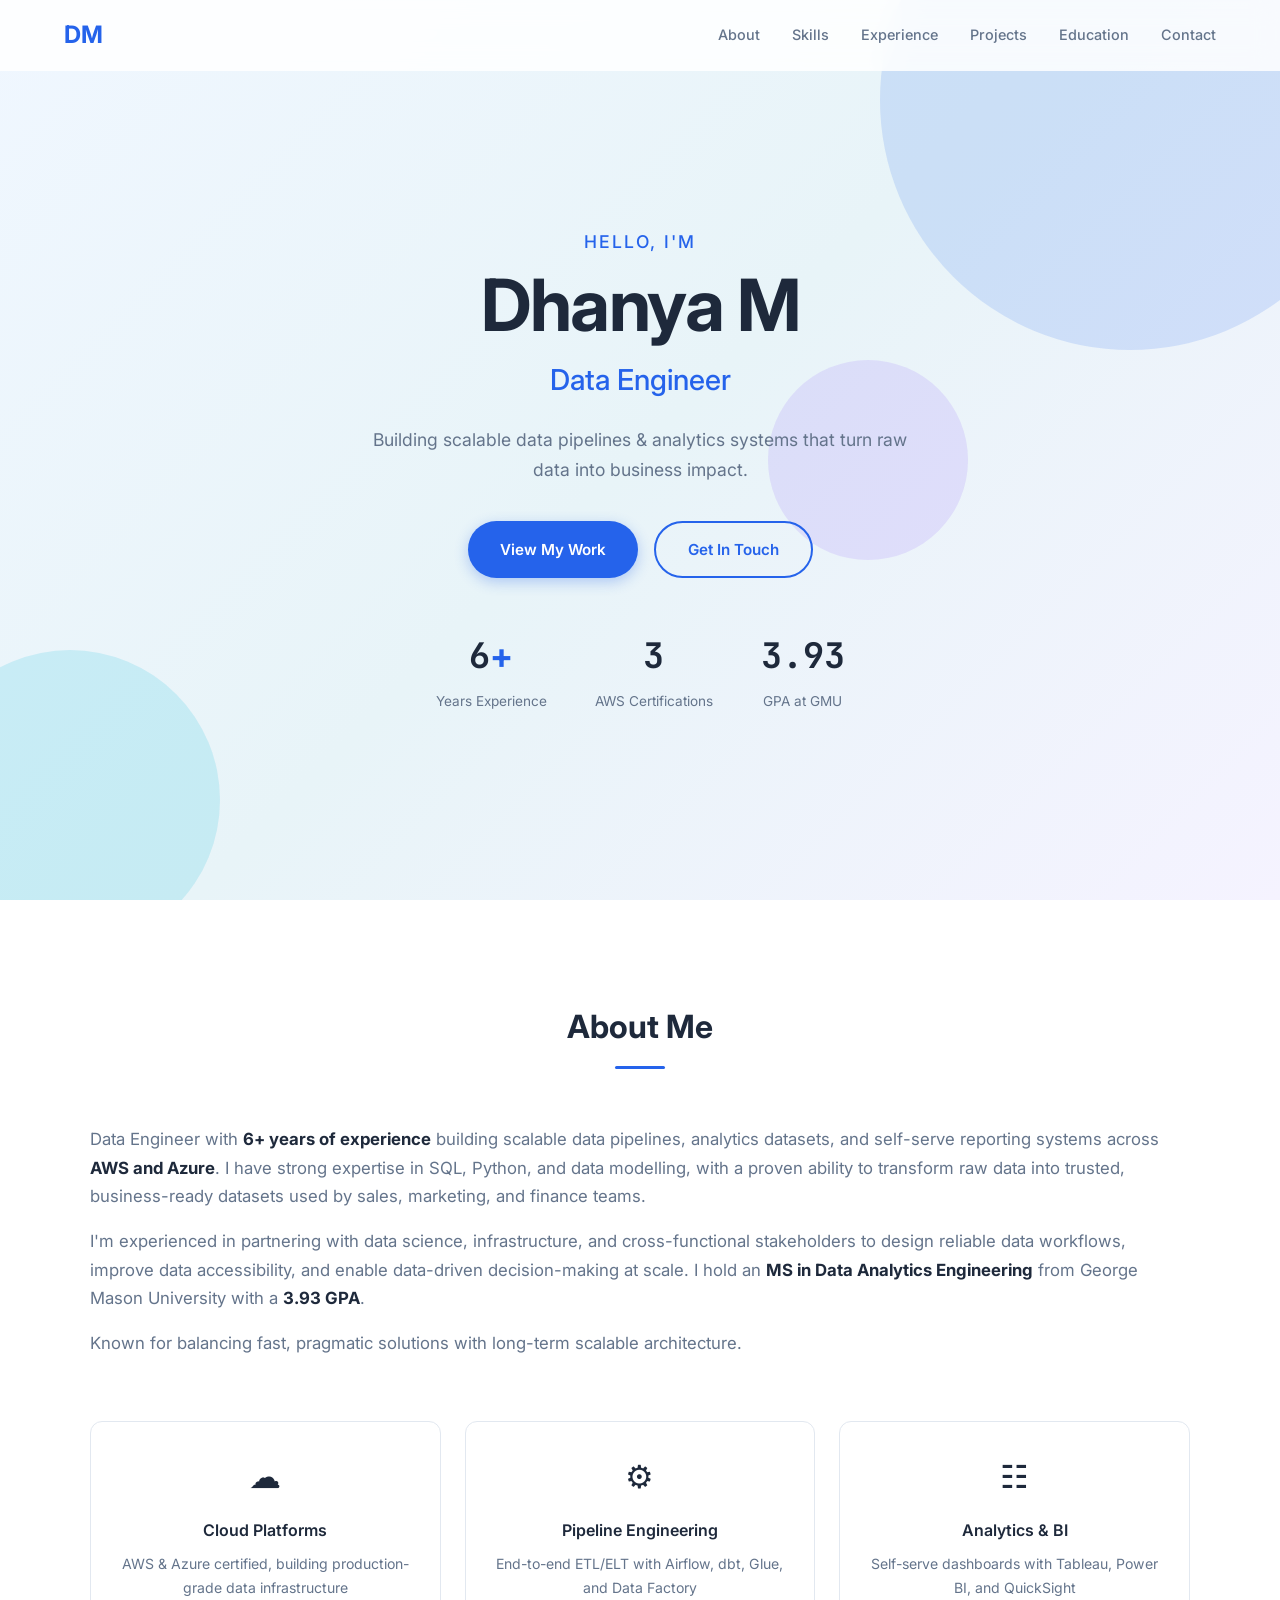
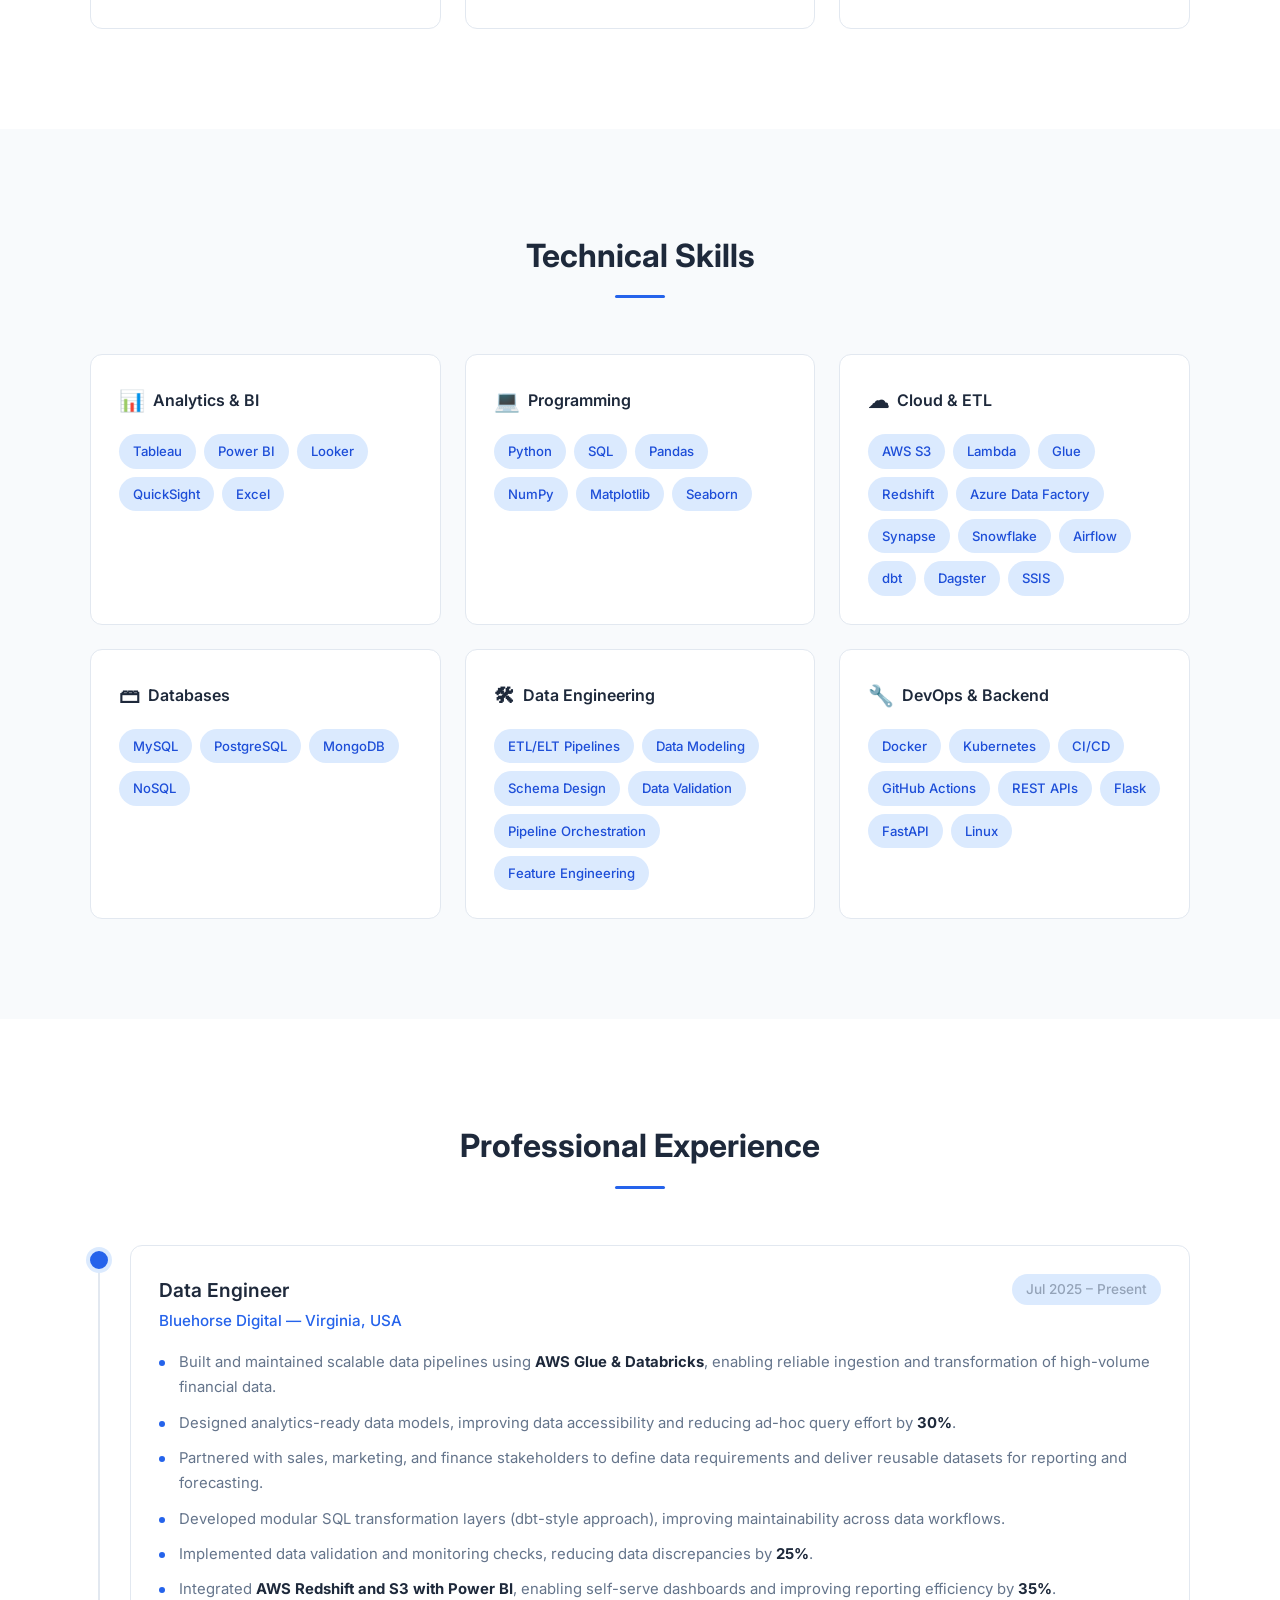
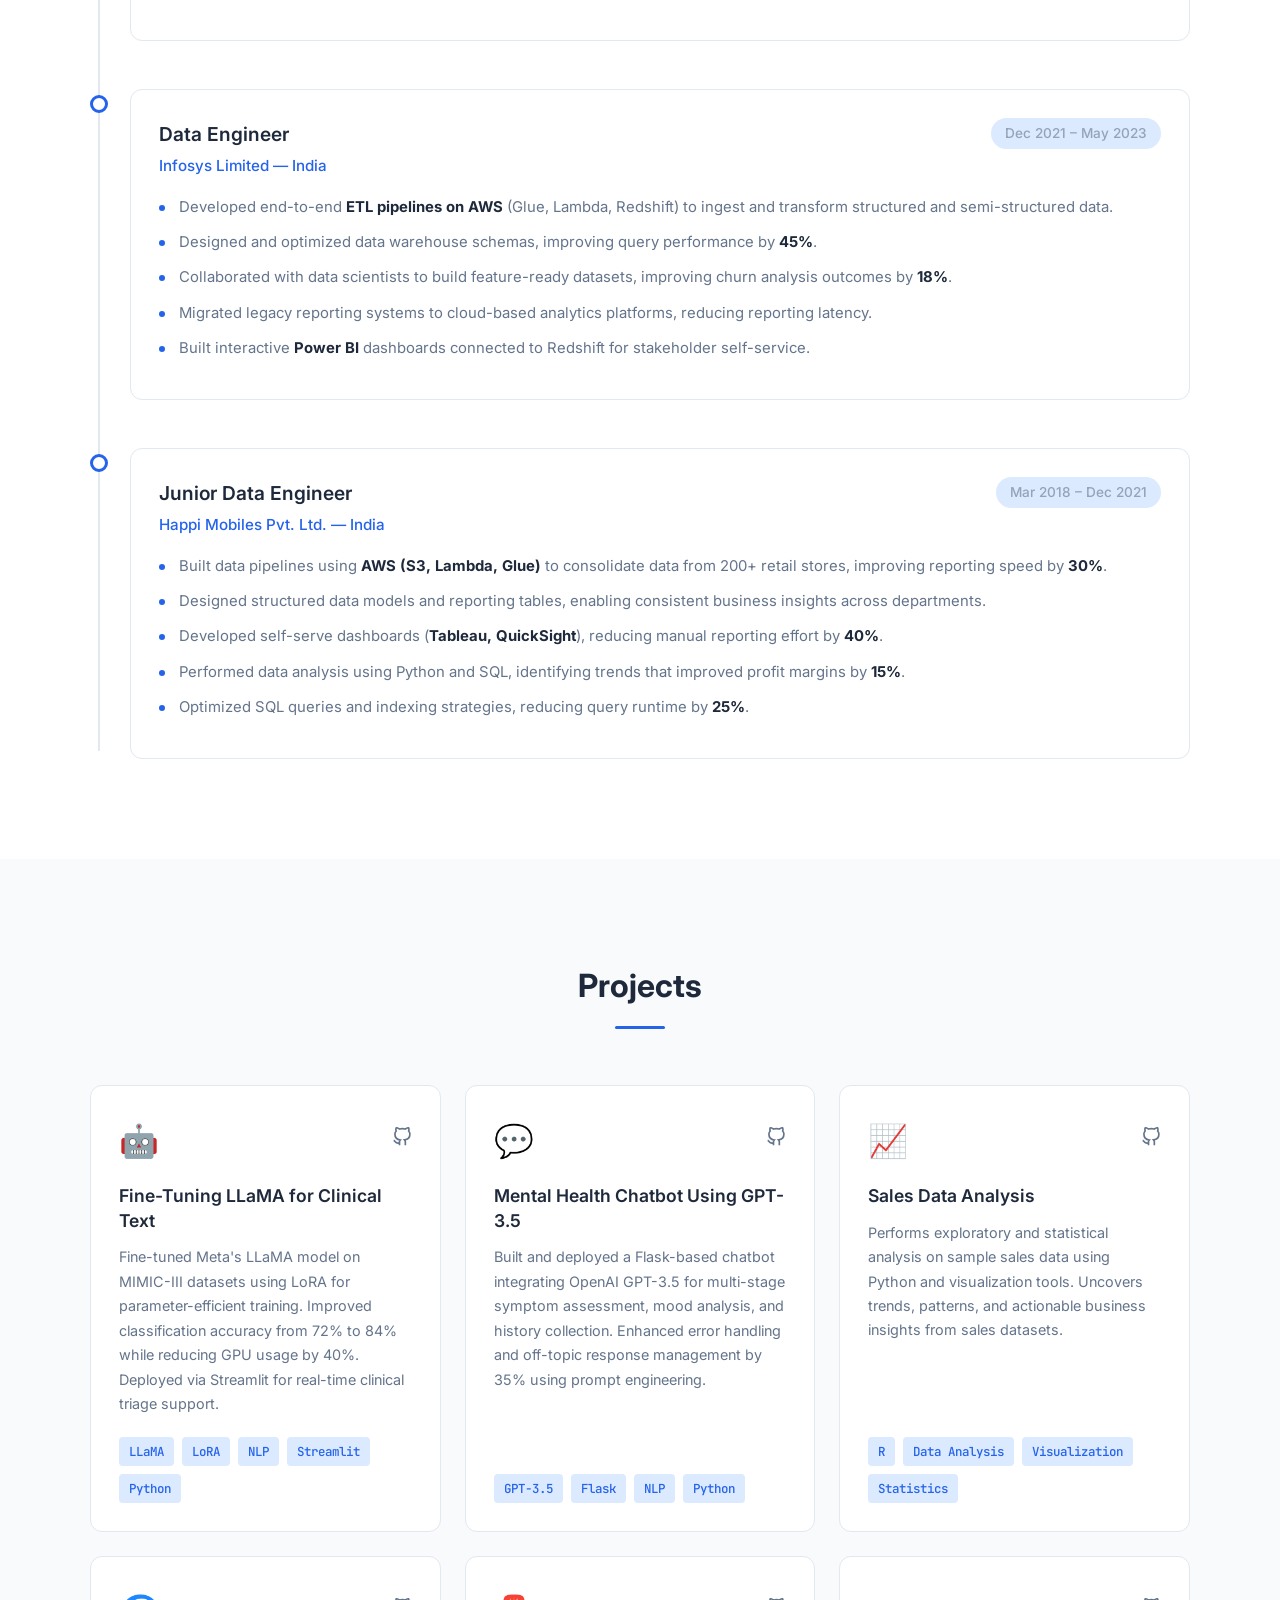
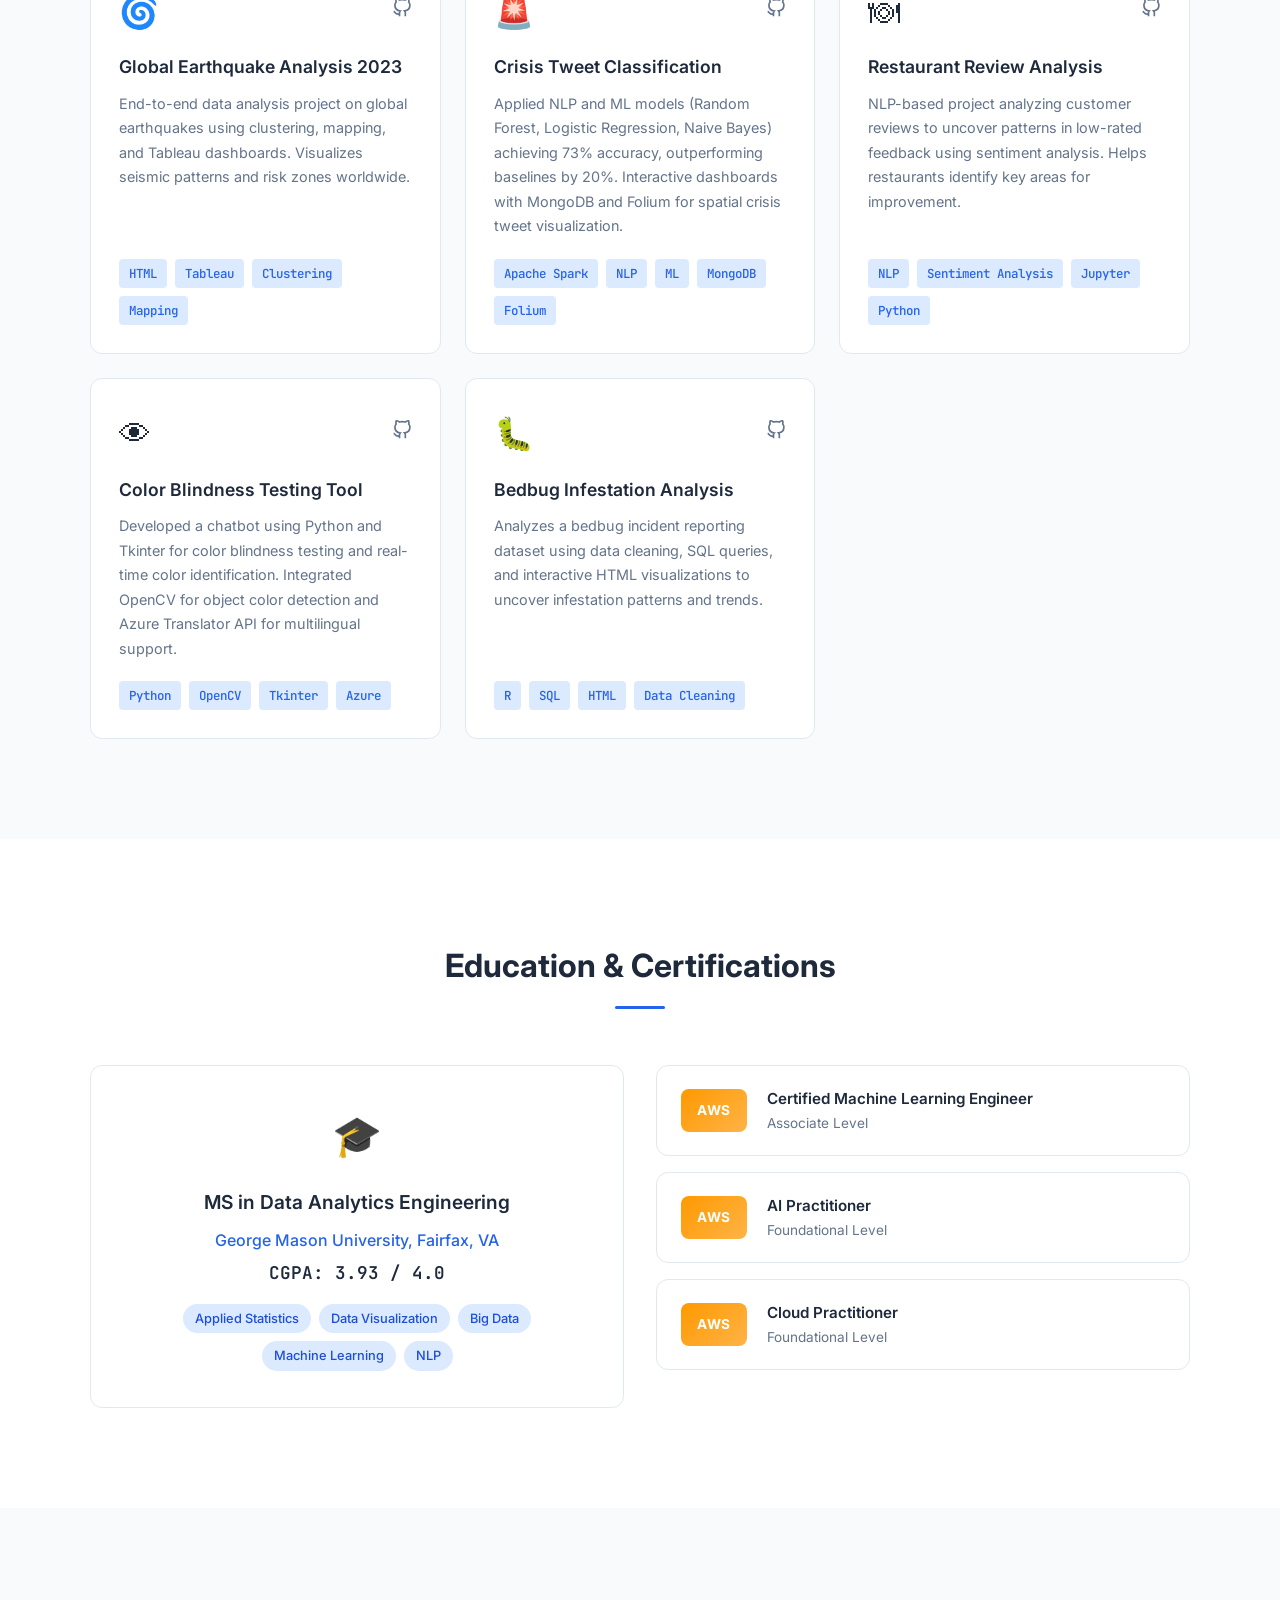
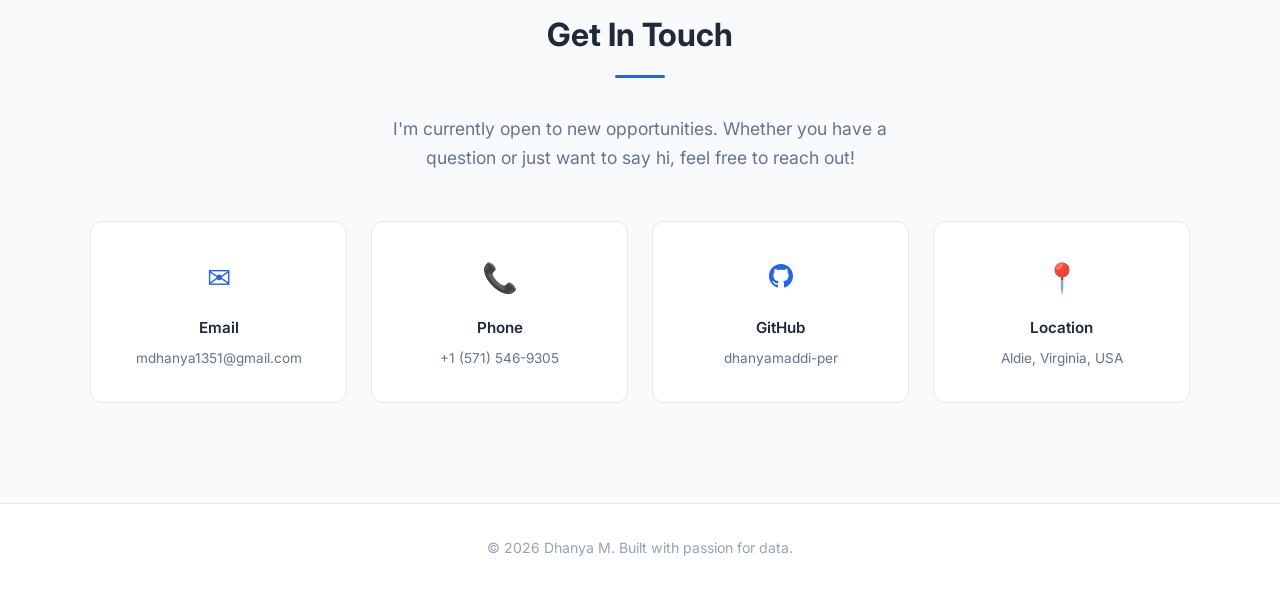
==== commit a503697b: "Update Azure references to AWS in index.html" ====
--- a/index.html
+++ b/index.html
@@ -199,12 +199,12 @@
               <span class="timeline-date">Jul 2025 &ndash; Present</span>
             </div>
             <ul class="timeline-details">
-              <li>Built and maintained scalable data pipelines using <strong>Azure Data Factory &amp; Databricks</strong>, enabling reliable ingestion and transformation of high-volume financial data.</li>
+              <li>Built and maintained scalable data pipelines using <strong>AWS Glue &amp; Databricks</strong>, enabling reliable ingestion and transformation of high-volume financial data.</li>
               <li>Designed analytics-ready data models, improving data accessibility and reducing ad-hoc query effort by <strong>30%</strong>.</li>
               <li>Partnered with sales, marketing, and finance stakeholders to define data requirements and deliver reusable datasets for reporting and forecasting.</li>
               <li>Developed modular SQL transformation layers (dbt-style approach), improving maintainability across data workflows.</li>
               <li>Implemented data validation and monitoring checks, reducing data discrepancies by <strong>25%</strong>.</li>
-              <li>Integrated <strong>Azure Synapse with Power BI</strong>, enabling self-serve dashboards and improving reporting efficiency by <strong>35%</strong>.</li>
+              <li>Integrated <strong>AWS Redshift and S3 with Power BI</strong>, enabling self-serve dashboards and improving reporting efficiency by <strong>35%</strong>.</li>
             </ul>
           </div>
         </div>
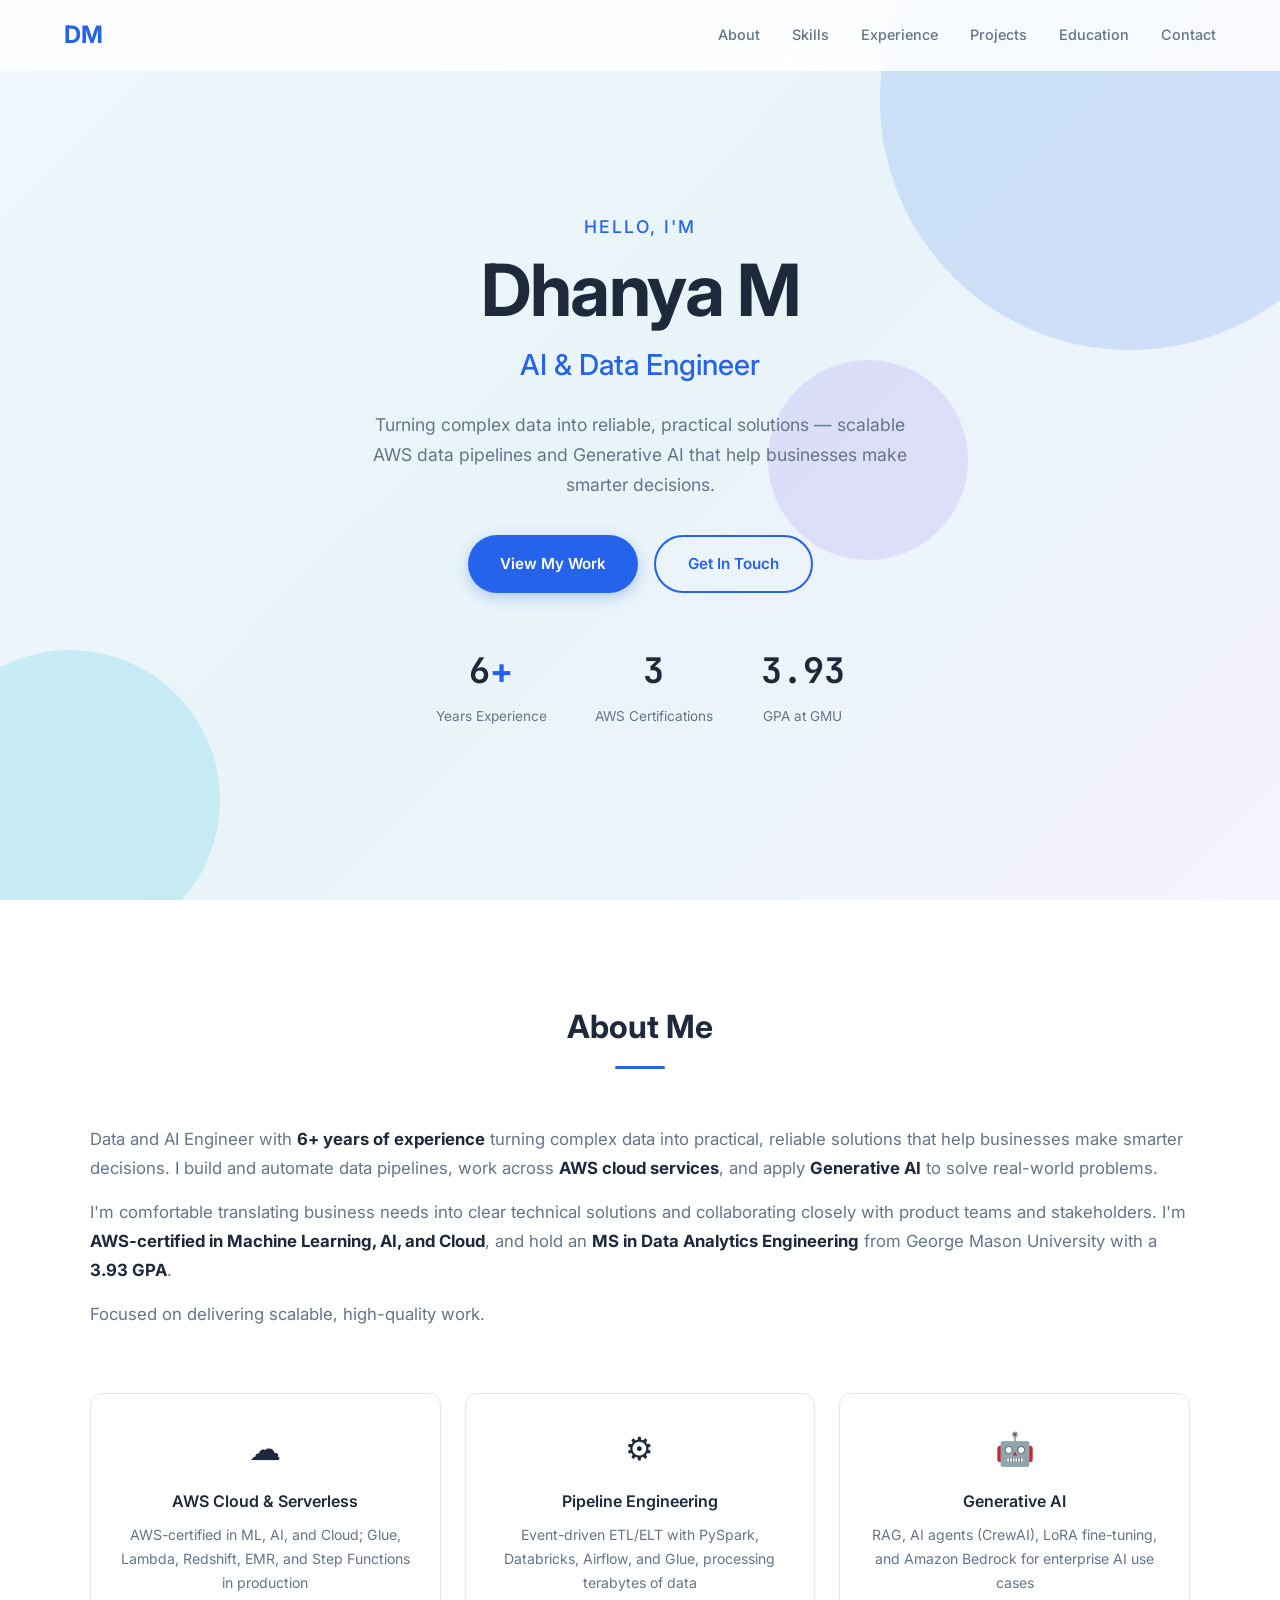
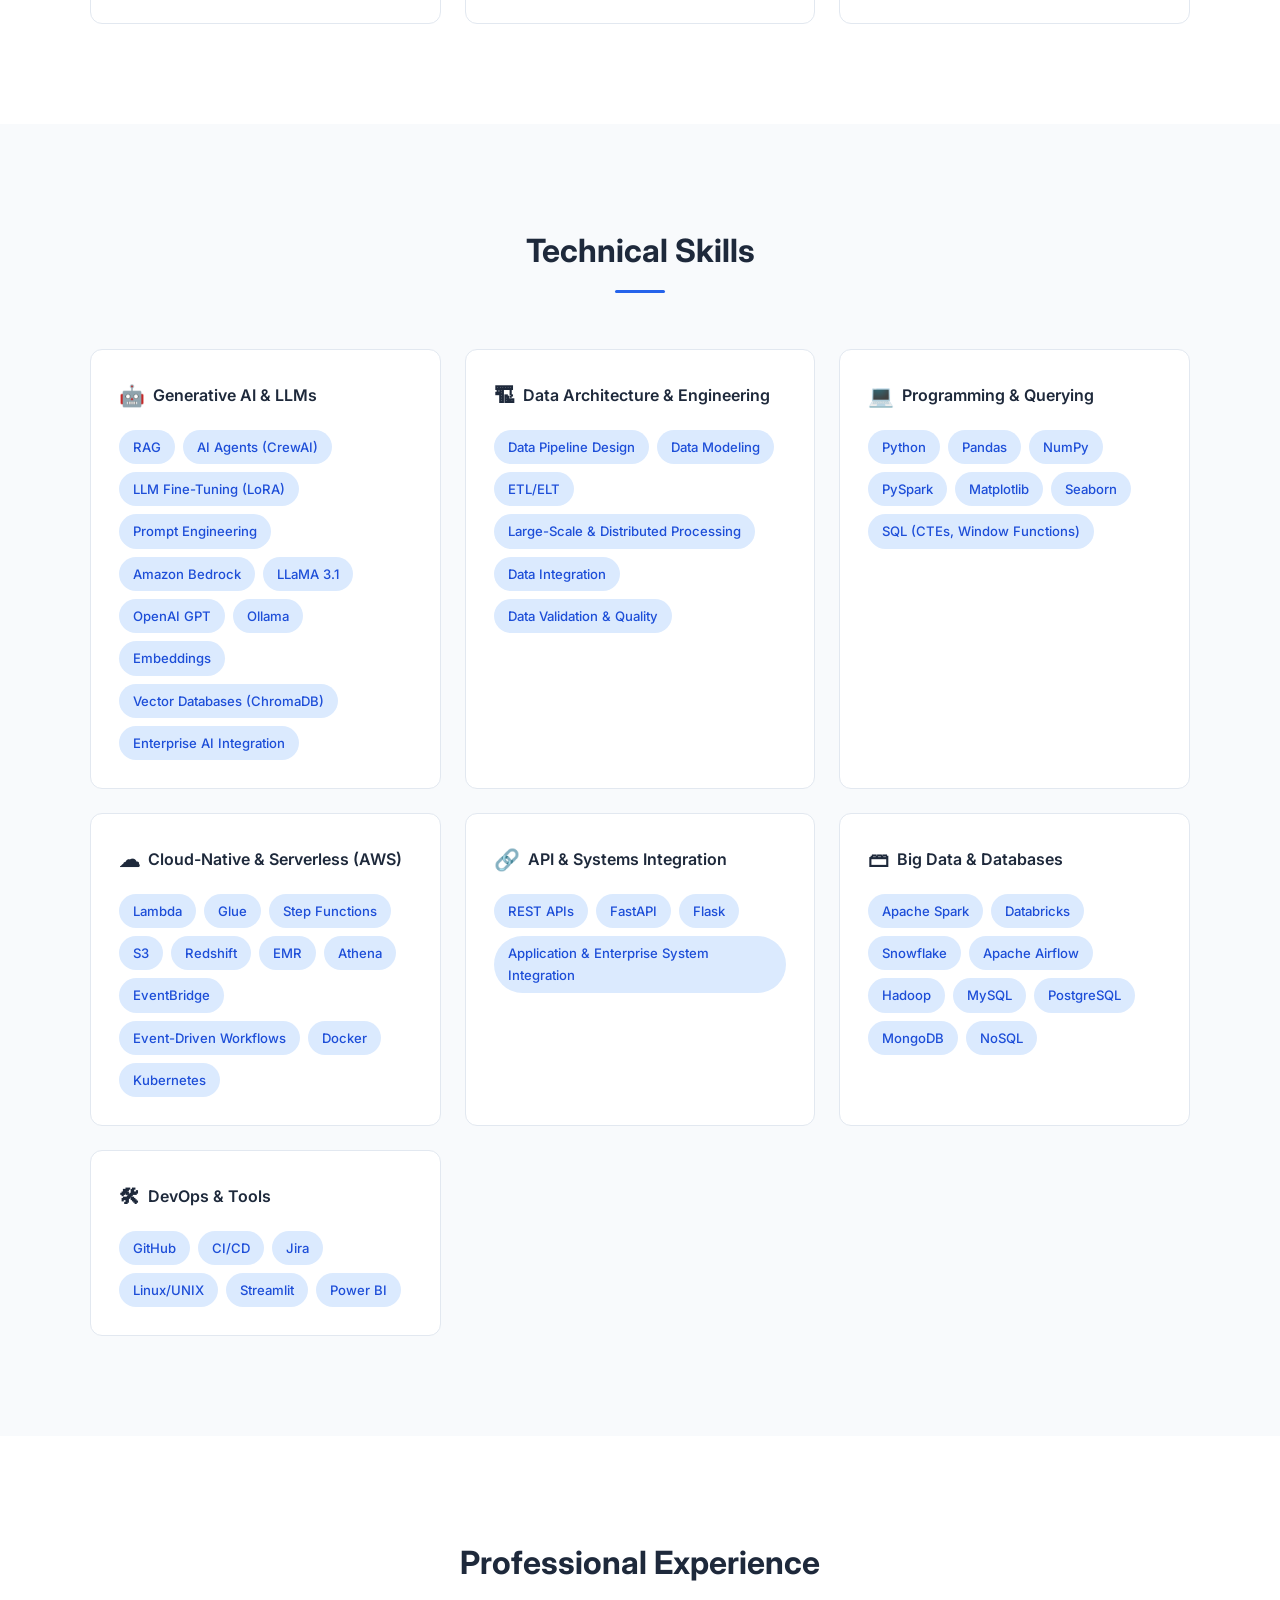
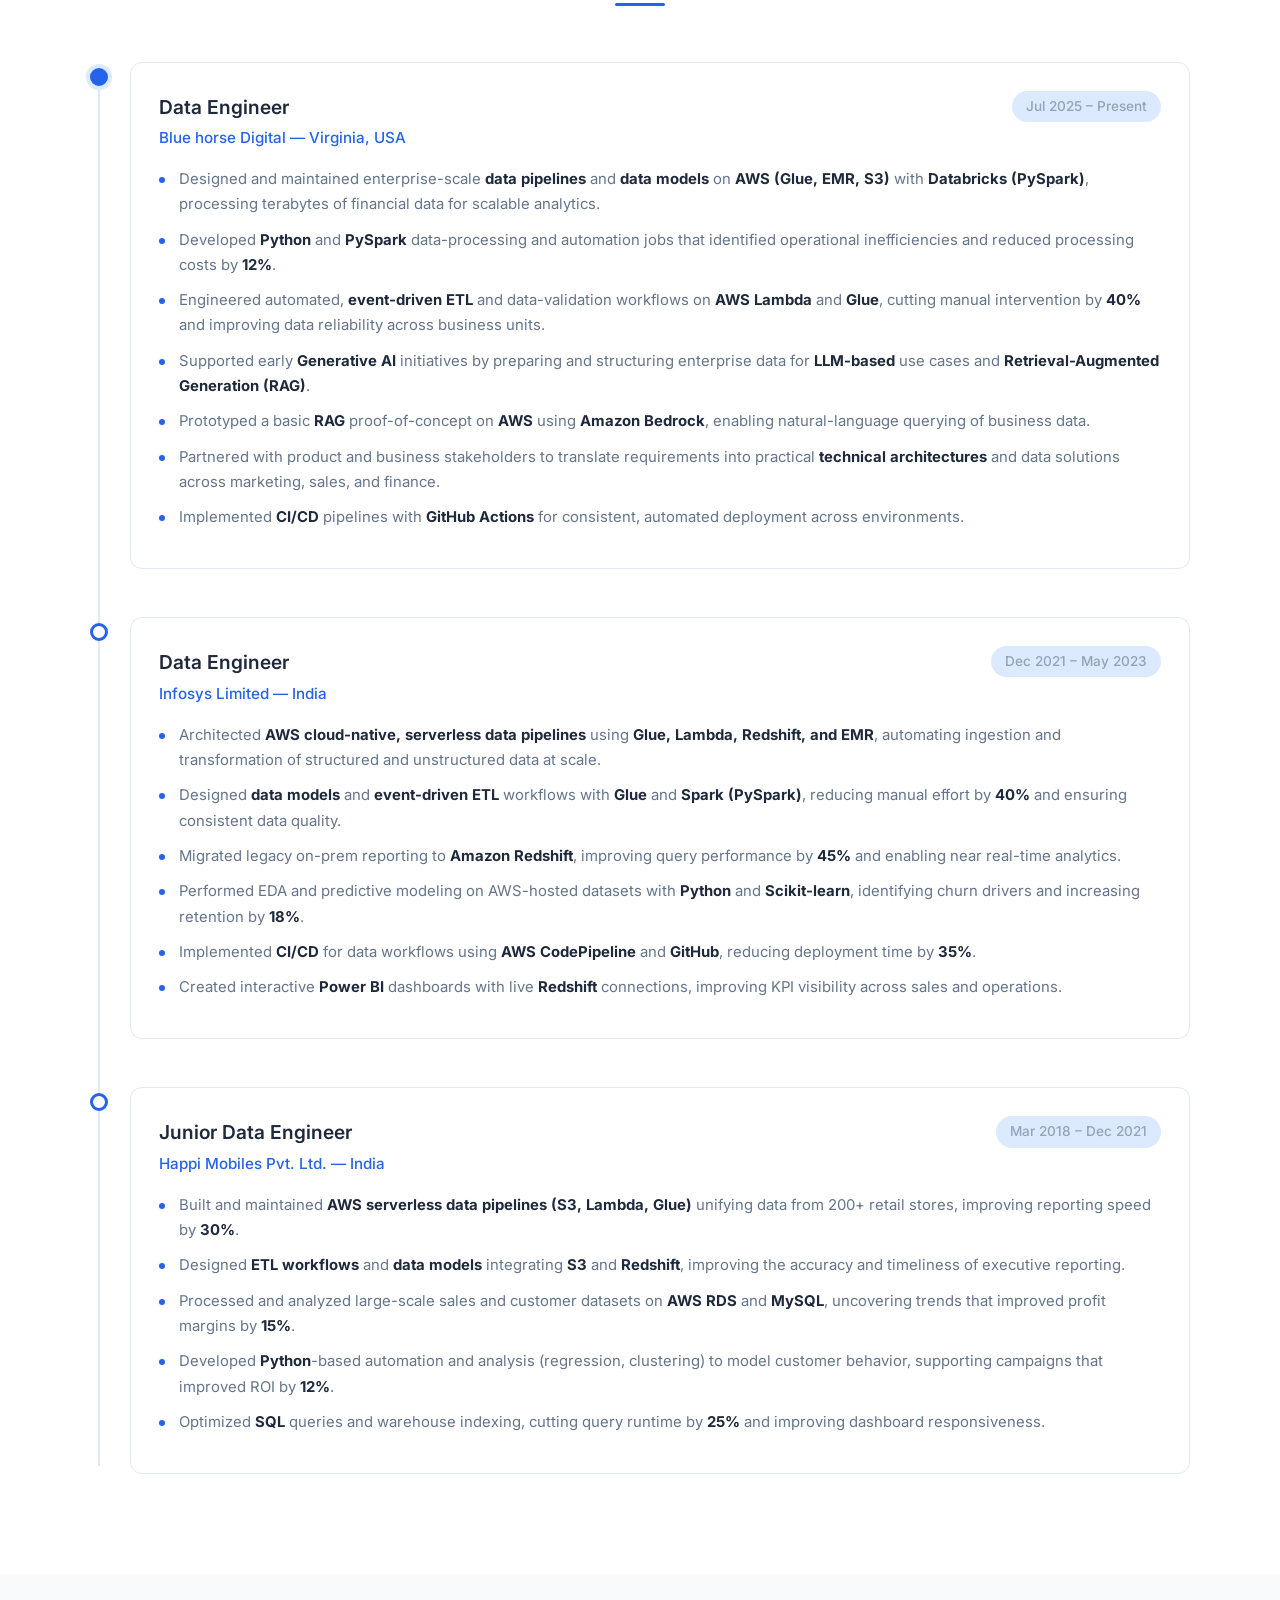
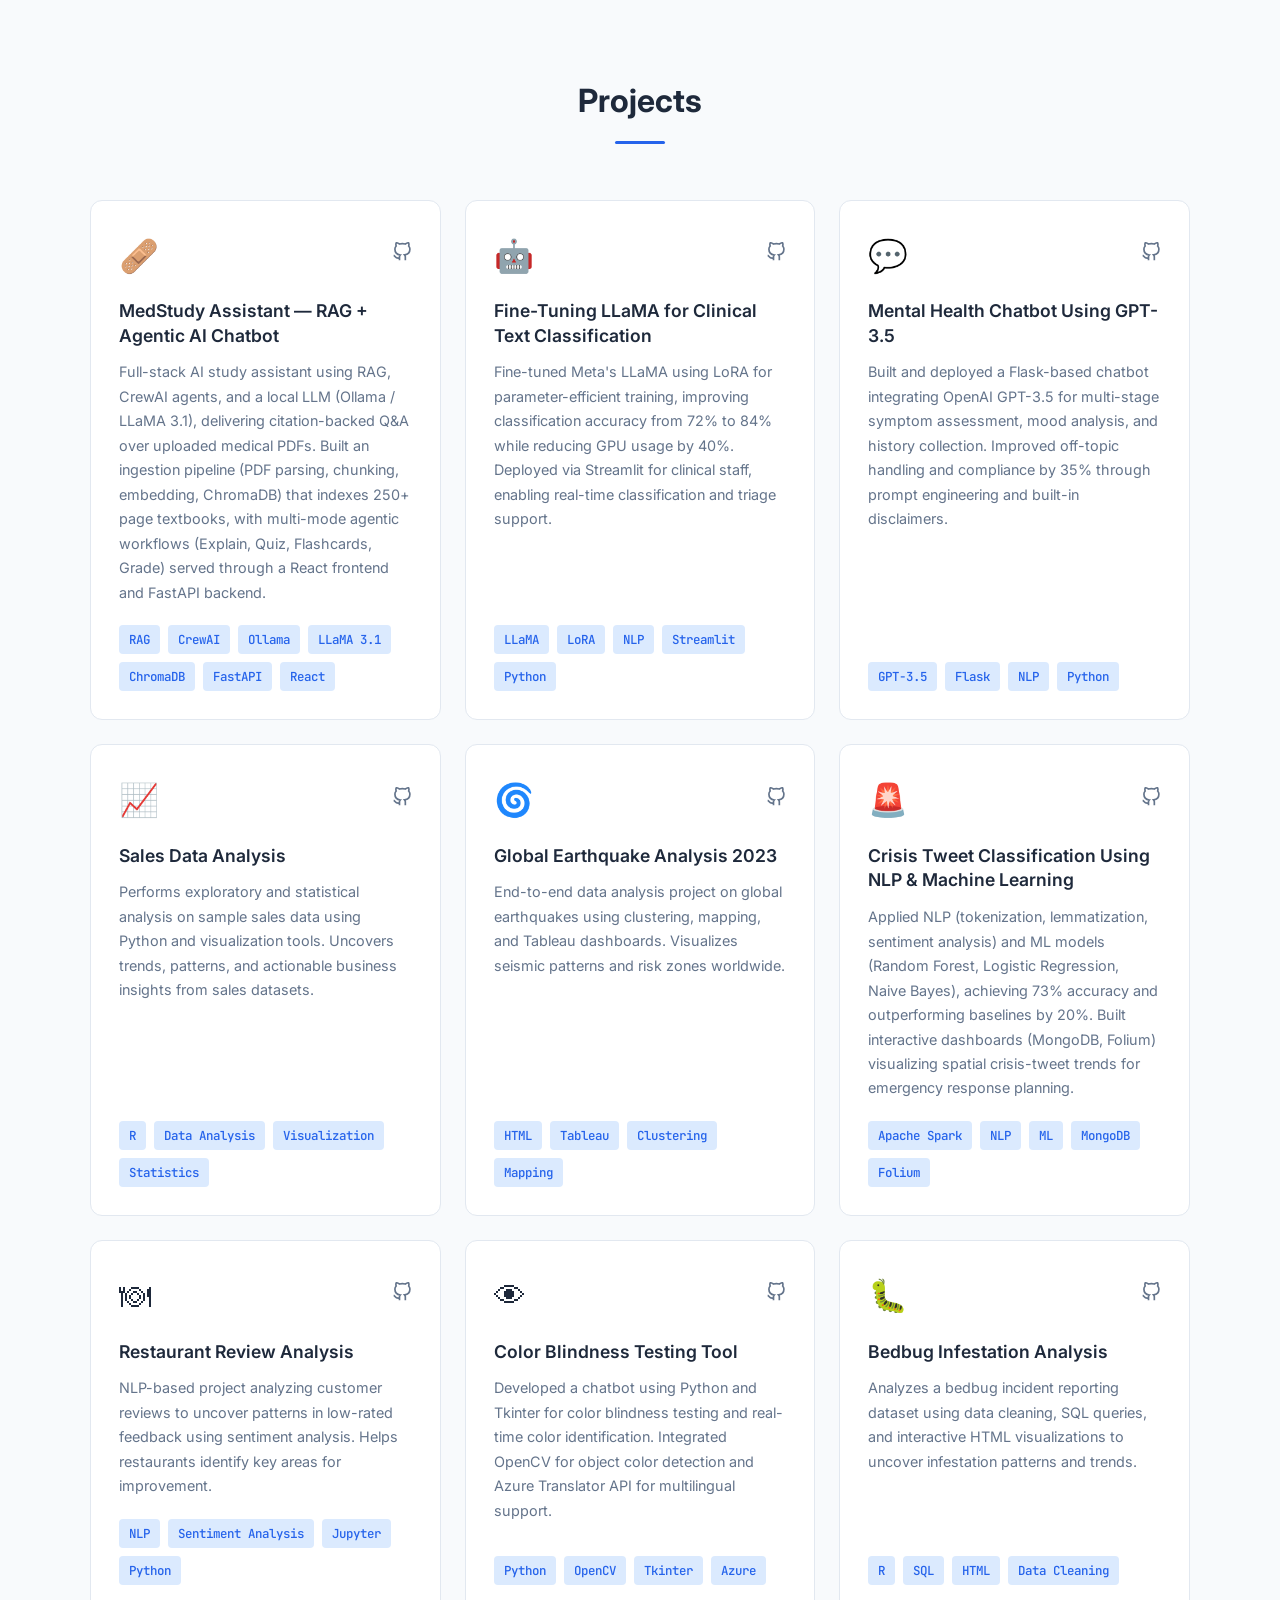
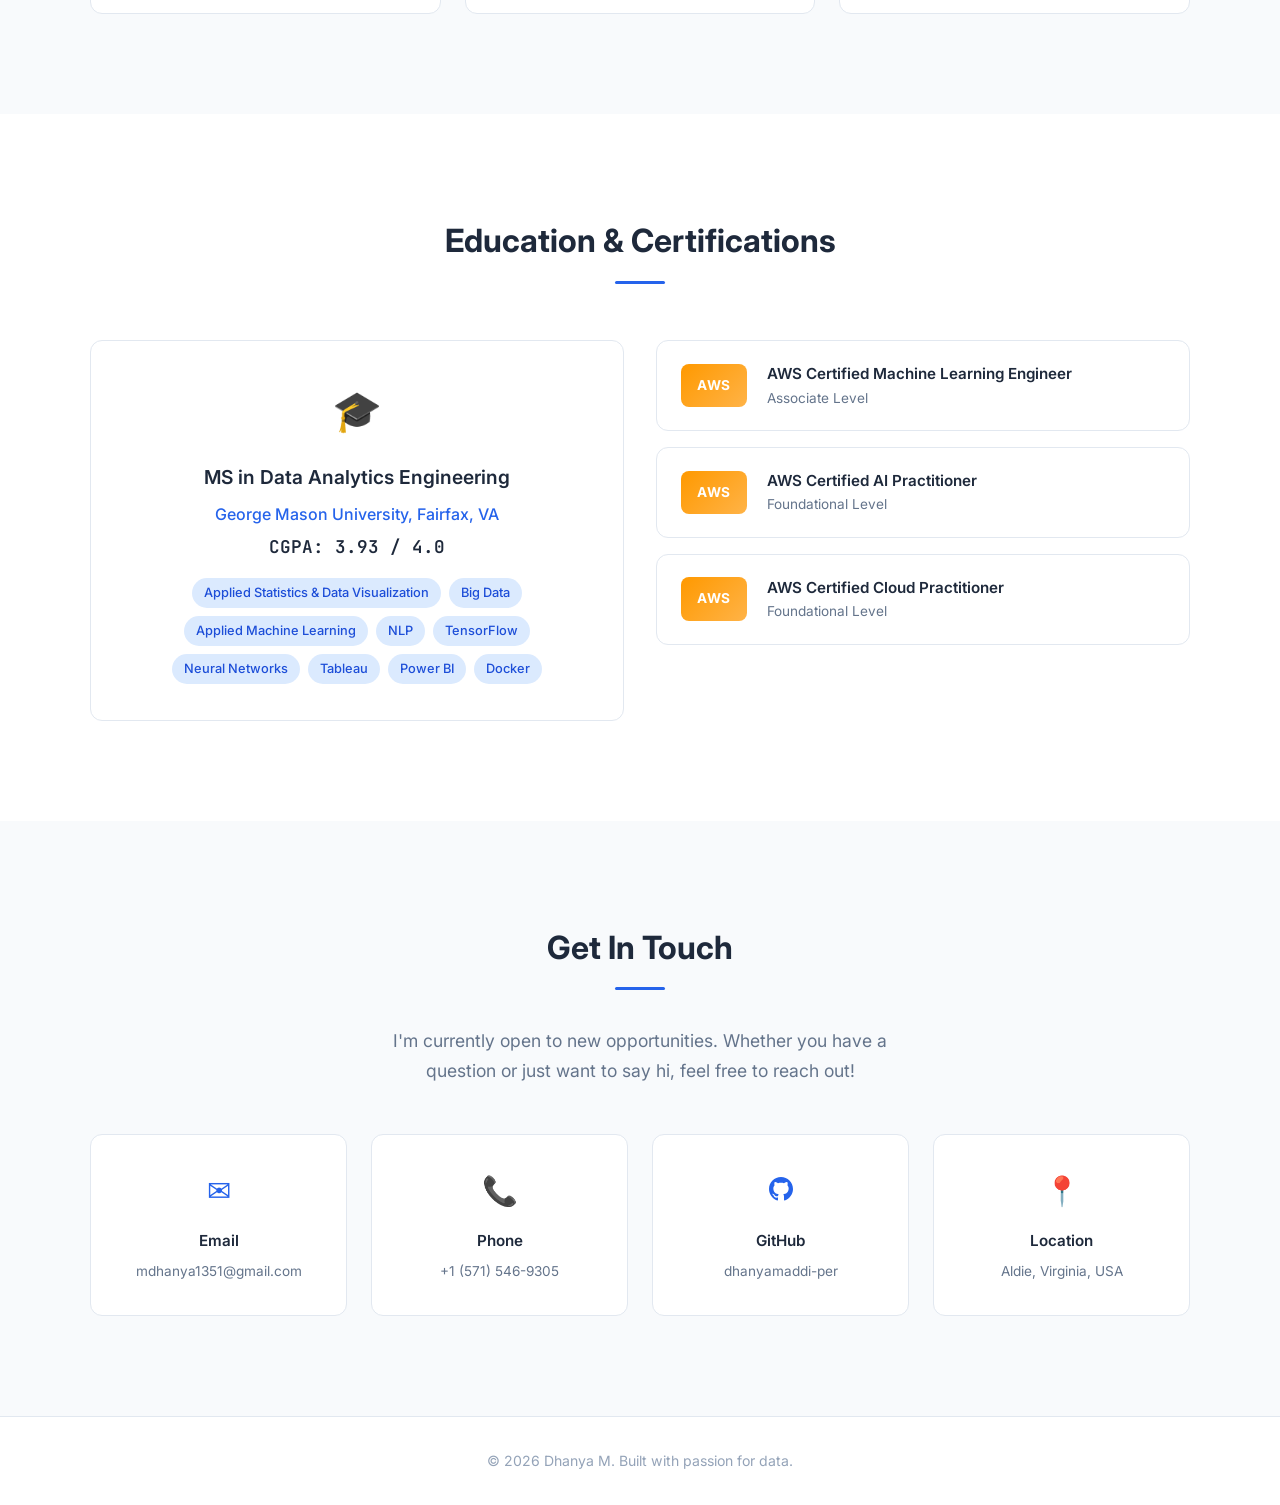
==== commit 0d0e588e: "Add files via upload" ====
--- a/index.html
+++ b/index.html
@@ -3,7 +3,7 @@
 <head>
   <meta charset="UTF-8">
   <meta name="viewport" content="width=device-width, initial-scale=1.0">
-  <title>Dhanya M | Data Engineer</title>
+  <title>Dhanya M | AI &amp; Data Engineer</title>
   <link rel="stylesheet" href="styles.css">
   <link rel="preconnect" href="https://fonts.googleapis.com">
   <link href="https://fonts.googleapis.com/css2?family=Inter:wght@300;400;500;600;700&family=JetBrains+Mono:wght@400;500&display=swap" rel="stylesheet">
@@ -37,8 +37,8 @@
     <div class="hero-content">
       <p class="hero-greeting">Hello, I'm</p>
       <h1 class="hero-name">Dhanya M</h1>
-      <h2 class="hero-title">Data Engineer</h2>
-      <p class="hero-tagline">Building scalable data pipelines &amp; analytics systems that turn raw data into business impact.</p>
+      <h2 class="hero-title">AI &amp; Data Engineer</h2>
+      <p class="hero-tagline">Turning complex data into reliable, practical solutions &mdash; scalable AWS data pipelines and Generative AI that help businesses make smarter decisions.</p>
       <div class="hero-cta">
         <a href="#projects" class="btn btn-primary">View My Work</a>
         <a href="#contact" class="btn btn-outline">Get In Touch</a>
@@ -66,25 +66,25 @@
       <h2 class="section-title">About Me</h2>
       <div class="about-content">
         <div class="about-text">
-          <p>Data Engineer with <strong>6+ years of experience</strong> building scalable data pipelines, analytics datasets, and self-serve reporting systems across <strong>AWS and Azure</strong>. I have strong expertise in SQL, Python, and data modelling, with a proven ability to transform raw data into trusted, business-ready datasets used by sales, marketing, and finance teams.</p>
-          <p>I'm experienced in partnering with data science, infrastructure, and cross-functional stakeholders to design reliable data workflows, improve data accessibility, and enable data-driven decision-making at scale. I hold an <strong>MS in Data Analytics Engineering</strong> from George Mason University with a <strong>3.93 GPA</strong>.</p>
-          <p>Known for balancing fast, pragmatic solutions with long-term scalable architecture.</p>
+          <p>Data and AI Engineer with <strong>6+ years of experience</strong> turning complex data into practical, reliable solutions that help businesses make smarter decisions. I build and automate data pipelines, work across <strong>AWS cloud services</strong>, and apply <strong>Generative AI</strong> to solve real-world problems.</p>
+          <p>I'm comfortable translating business needs into clear technical solutions and collaborating closely with product teams and stakeholders. I'm <strong>AWS-certified in Machine Learning, AI, and Cloud</strong>, and hold an <strong>MS in Data Analytics Engineering</strong> from George Mason University with a <strong>3.93 GPA</strong>.</p>
+          <p>Focused on delivering scalable, high-quality work.</p>
         </div>
         <div class="about-highlights">
           <div class="highlight-card">
             <div class="highlight-icon">&#9729;</div>
-            <h3>Cloud Platforms</h3>
-            <p>AWS &amp; Azure certified, building production-grade data infrastructure</p>
+            <h3>AWS Cloud &amp; Serverless</h3>
+            <p>AWS-certified in ML, AI, and Cloud; Glue, Lambda, Redshift, EMR, and Step Functions in production</p>
           </div>
           <div class="highlight-card">
             <div class="highlight-icon">&#9881;</div>
             <h3>Pipeline Engineering</h3>
-            <p>End-to-end ETL/ELT with Airflow, dbt, Glue, and Data Factory</p>
+            <p>Event-driven ETL/ELT with PySpark, Databricks, Airflow, and Glue, processing terabytes of data</p>
           </div>
           <div class="highlight-card">
-            <div class="highlight-icon">&#9783;</div>
-            <h3>Analytics & BI</h3>
-            <p>Self-serve dashboards with Tableau, Power BI, and QuickSight</p>
+            <div class="highlight-icon">&#129302;</div>
+            <h3>Generative AI</h3>
+            <p>RAG, AI agents (CrewAI), LoRA fine-tuning, and Amazon Bedrock for enterprise AI use cases</p>
           </div>
         </div>
       </div>
@@ -98,52 +98,88 @@
       <div class="skills-grid">
         <div class="skill-category">
           <h3 class="skill-category-title">
-            <span class="skill-icon">&#128202;</span> Analytics &amp; BI
-          </h3>
-          <div class="skill-tags">
-            <span class="skill-tag">Tableau</span>
-            <span class="skill-tag">Power BI</span>
-            <span class="skill-tag">Looker</span>
-            <span class="skill-tag">QuickSight</span>
-            <span class="skill-tag">Excel</span>
-          </div>
-        </div>
-        <div class="skill-category">
-          <h3 class="skill-category-title">
-            <span class="skill-icon">&#128187;</span> Programming
+            <span class="skill-icon">&#129302;</span> Generative AI &amp; LLMs
+          </h3>
+          <div class="skill-tags">
+            <span class="skill-tag">RAG</span>
+            <span class="skill-tag">AI Agents (CrewAI)</span>
+            <span class="skill-tag">LLM Fine-Tuning (LoRA)</span>
+            <span class="skill-tag">Prompt Engineering</span>
+            <span class="skill-tag">Amazon Bedrock</span>
+            <span class="skill-tag">LLaMA 3.1</span>
+            <span class="skill-tag">OpenAI GPT</span>
+            <span class="skill-tag">Ollama</span>
+            <span class="skill-tag">Embeddings</span>
+            <span class="skill-tag">Vector Databases (ChromaDB)</span>
+            <span class="skill-tag">Enterprise AI Integration</span>
+          </div>
+        </div>
+        <div class="skill-category">
+          <h3 class="skill-category-title">
+            <span class="skill-icon">&#127959;</span> Data Architecture &amp; Engineering
+          </h3>
+          <div class="skill-tags">
+            <span class="skill-tag">Data Pipeline Design</span>
+            <span class="skill-tag">Data Modeling</span>
+            <span class="skill-tag">ETL/ELT</span>
+            <span class="skill-tag">Large-Scale &amp; Distributed Processing</span>
+            <span class="skill-tag">Data Integration</span>
+            <span class="skill-tag">Data Validation &amp; Quality</span>
+          </div>
+        </div>
+        <div class="skill-category">
+          <h3 class="skill-category-title">
+            <span class="skill-icon">&#128187;</span> Programming &amp; Querying
           </h3>
           <div class="skill-tags">
             <span class="skill-tag">Python</span>
-            <span class="skill-tag">SQL</span>
             <span class="skill-tag">Pandas</span>
             <span class="skill-tag">NumPy</span>
+            <span class="skill-tag">PySpark</span>
             <span class="skill-tag">Matplotlib</span>
             <span class="skill-tag">Seaborn</span>
-          </div>
-        </div>
-        <div class="skill-category">
-          <h3 class="skill-category-title">
-            <span class="skill-icon">&#9729;</span> Cloud &amp; ETL
-          </h3>
-          <div class="skill-tags">
-            <span class="skill-tag">AWS S3</span>
+            <span class="skill-tag">SQL (CTEs, Window Functions)</span>
+          </div>
+        </div>
+        <div class="skill-category">
+          <h3 class="skill-category-title">
+            <span class="skill-icon">&#9729;</span> Cloud-Native &amp; Serverless (AWS)
+          </h3>
+          <div class="skill-tags">
             <span class="skill-tag">Lambda</span>
             <span class="skill-tag">Glue</span>
+            <span class="skill-tag">Step Functions</span>
+            <span class="skill-tag">S3</span>
             <span class="skill-tag">Redshift</span>
-            <span class="skill-tag">Azure Data Factory</span>
-            <span class="skill-tag">Synapse</span>
+            <span class="skill-tag">EMR</span>
+            <span class="skill-tag">Athena</span>
+            <span class="skill-tag">EventBridge</span>
+            <span class="skill-tag">Event-Driven Workflows</span>
+            <span class="skill-tag">Docker</span>
+            <span class="skill-tag">Kubernetes</span>
+          </div>
+        </div>
+        <div class="skill-category">
+          <h3 class="skill-category-title">
+            <span class="skill-icon">&#128279;</span> API &amp; Systems Integration
+          </h3>
+          <div class="skill-tags">
+            <span class="skill-tag">REST APIs</span>
+            <span class="skill-tag">FastAPI</span>
+            <span class="skill-tag">Flask</span>
+            <span class="skill-tag">Application &amp; Enterprise System Integration</span>
+          </div>
+        </div>
+        <div class="skill-category">
+          <h3 class="skill-category-title">
+            <span class="skill-icon">&#128451;</span> Big Data &amp; Databases
+          </h3>
+          <div class="skill-tags">
+            <span class="skill-tag">Apache Spark</span>
+            <span class="skill-tag">Databricks</span>
             <span class="skill-tag">Snowflake</span>
-            <span class="skill-tag">Airflow</span>
-            <span class="skill-tag">dbt</span>
-            <span class="skill-tag">Dagster</span>
-            <span class="skill-tag">SSIS</span>
-          </div>
-        </div>
-        <div class="skill-category">
-          <h3 class="skill-category-title">
-            <span class="skill-icon">&#128451;</span> Databases
-          </h3>
-          <div class="skill-tags">
+            <span class="skill-tag">Apache Airflow</span>
+            <span class="skill-tag">Hadoop</span>
             <span class="skill-tag">MySQL</span>
             <span class="skill-tag">PostgreSQL</span>
             <span class="skill-tag">MongoDB</span>
@@ -152,30 +188,15 @@
         </div>
         <div class="skill-category">
           <h3 class="skill-category-title">
-            <span class="skill-icon">&#128736;</span> Data Engineering
-          </h3>
-          <div class="skill-tags">
-            <span class="skill-tag">ETL/ELT Pipelines</span>
-            <span class="skill-tag">Data Modeling</span>
-            <span class="skill-tag">Schema Design</span>
-            <span class="skill-tag">Data Validation</span>
-            <span class="skill-tag">Pipeline Orchestration</span>
-            <span class="skill-tag">Feature Engineering</span>
-          </div>
-        </div>
-        <div class="skill-category">
-          <h3 class="skill-category-title">
-            <span class="skill-icon">&#128295;</span> DevOps &amp; Backend
-          </h3>
-          <div class="skill-tags">
-            <span class="skill-tag">Docker</span>
-            <span class="skill-tag">Kubernetes</span>
+            <span class="skill-icon">&#128736;</span> DevOps &amp; Tools
+          </h3>
+          <div class="skill-tags">
+            <span class="skill-tag">GitHub</span>
             <span class="skill-tag">CI/CD</span>
-            <span class="skill-tag">GitHub Actions</span>
-            <span class="skill-tag">REST APIs</span>
-            <span class="skill-tag">Flask</span>
-            <span class="skill-tag">FastAPI</span>
-            <span class="skill-tag">Linux</span>
+            <span class="skill-tag">Jira</span>
+            <span class="skill-tag">Linux/UNIX</span>
+            <span class="skill-tag">Streamlit</span>
+            <span class="skill-tag">Power BI</span>
           </div>
         </div>
       </div>
@@ -194,17 +215,18 @@
             <div class="timeline-header">
               <div>
                 <h3 class="timeline-role">Data Engineer</h3>
-                <p class="timeline-company">Bluehorse Digital &mdash; Virginia, USA</p>
+                <p class="timeline-company">Blue horse Digital &mdash; Virginia, USA</p>
               </div>
               <span class="timeline-date">Jul 2025 &ndash; Present</span>
             </div>
             <ul class="timeline-details">
-              <li>Built and maintained scalable data pipelines using <strong>AWS Glue &amp; Databricks</strong>, enabling reliable ingestion and transformation of high-volume financial data.</li>
-              <li>Designed analytics-ready data models, improving data accessibility and reducing ad-hoc query effort by <strong>30%</strong>.</li>
-              <li>Partnered with sales, marketing, and finance stakeholders to define data requirements and deliver reusable datasets for reporting and forecasting.</li>
-              <li>Developed modular SQL transformation layers (dbt-style approach), improving maintainability across data workflows.</li>
-              <li>Implemented data validation and monitoring checks, reducing data discrepancies by <strong>25%</strong>.</li>
-              <li>Integrated <strong>AWS Redshift and S3 with Power BI</strong>, enabling self-serve dashboards and improving reporting efficiency by <strong>35%</strong>.</li>
+              <li>Designed and maintained enterprise-scale <strong>data pipelines</strong> and <strong>data models</strong> on <strong>AWS (Glue, EMR, S3)</strong> with <strong>Databricks (PySpark)</strong>, processing terabytes of financial data for scalable analytics.</li>
+              <li>Developed <strong>Python</strong> and <strong>PySpark</strong> data-processing and automation jobs that identified operational inefficiencies and reduced processing costs by <strong>12%</strong>.</li>
+              <li>Engineered automated, <strong>event-driven ETL</strong> and data-validation workflows on <strong>AWS Lambda</strong> and <strong>Glue</strong>, cutting manual intervention by <strong>40%</strong> and improving data reliability across business units.</li>
+              <li>Supported early <strong>Generative AI</strong> initiatives by preparing and structuring enterprise data for <strong>LLM-based</strong> use cases and <strong>Retrieval-Augmented Generation (RAG)</strong>.</li>
+              <li>Prototyped a basic <strong>RAG</strong> proof-of-concept on <strong>AWS</strong> using <strong>Amazon Bedrock</strong>, enabling natural-language querying of business data.</li>
+              <li>Partnered with product and business stakeholders to translate requirements into practical <strong>technical architectures</strong> and data solutions across marketing, sales, and finance.</li>
+              <li>Implemented <strong>CI/CD</strong> pipelines with <strong>GitHub Actions</strong> for consistent, automated deployment across environments.</li>
             </ul>
           </div>
         </div>
@@ -220,11 +242,12 @@
               <span class="timeline-date">Dec 2021 &ndash; May 2023</span>
             </div>
             <ul class="timeline-details">
-              <li>Developed end-to-end <strong>ETL pipelines on AWS</strong> (Glue, Lambda, Redshift) to ingest and transform structured and semi-structured data.</li>
-              <li>Designed and optimized data warehouse schemas, improving query performance by <strong>45%</strong>.</li>
-              <li>Collaborated with data scientists to build feature-ready datasets, improving churn analysis outcomes by <strong>18%</strong>.</li>
-              <li>Migrated legacy reporting systems to cloud-based analytics platforms, reducing reporting latency.</li>
-              <li>Built interactive <strong>Power BI</strong> dashboards connected to Redshift for stakeholder self-service.</li>
+              <li>Architected <strong>AWS cloud-native, serverless data pipelines</strong> using <strong>Glue, Lambda, Redshift, and EMR</strong>, automating ingestion and transformation of structured and unstructured data at scale.</li>
+              <li>Designed <strong>data models</strong> and <strong>event-driven ETL</strong> workflows with <strong>Glue</strong> and <strong>Spark (PySpark)</strong>, reducing manual effort by <strong>40%</strong> and ensuring consistent data quality.</li>
+              <li>Migrated legacy on-prem reporting to <strong>Amazon Redshift</strong>, improving query performance by <strong>45%</strong> and enabling near real-time analytics.</li>
+              <li>Performed EDA and predictive modeling on AWS-hosted datasets with <strong>Python</strong> and <strong>Scikit-learn</strong>, identifying churn drivers and increasing retention by <strong>18%</strong>.</li>
+              <li>Implemented <strong>CI/CD</strong> for data workflows using <strong>AWS CodePipeline</strong> and <strong>GitHub</strong>, reducing deployment time by <strong>35%</strong>.</li>
+              <li>Created interactive <strong>Power BI</strong> dashboards with live <strong>Redshift</strong> connections, improving KPI visibility across sales and operations.</li>
             </ul>
           </div>
         </div>
@@ -240,11 +263,11 @@
               <span class="timeline-date">Mar 2018 &ndash; Dec 2021</span>
             </div>
             <ul class="timeline-details">
-              <li>Built data pipelines using <strong>AWS (S3, Lambda, Glue)</strong> to consolidate data from 200+ retail stores, improving reporting speed by <strong>30%</strong>.</li>
-              <li>Designed structured data models and reporting tables, enabling consistent business insights across departments.</li>
-              <li>Developed self-serve dashboards (<strong>Tableau, QuickSight</strong>), reducing manual reporting effort by <strong>40%</strong>.</li>
-              <li>Performed data analysis using Python and SQL, identifying trends that improved profit margins by <strong>15%</strong>.</li>
-              <li>Optimized SQL queries and indexing strategies, reducing query runtime by <strong>25%</strong>.</li>
+              <li>Built and maintained <strong>AWS serverless data pipelines (S3, Lambda, Glue)</strong> unifying data from 200+ retail stores, improving reporting speed by <strong>30%</strong>.</li>
+              <li>Designed <strong>ETL workflows</strong> and <strong>data models</strong> integrating <strong>S3</strong> and <strong>Redshift</strong>, improving the accuracy and timeliness of executive reporting.</li>
+              <li>Processed and analyzed large-scale sales and customer datasets on <strong>AWS RDS</strong> and <strong>MySQL</strong>, uncovering trends that improved profit margins by <strong>15%</strong>.</li>
+              <li>Developed <strong>Python</strong>-based automation and analysis (regression, clustering) to model customer behavior, supporting campaigns that improved ROI by <strong>12%</strong>.</li>
+              <li>Optimized <strong>SQL</strong> queries and warehouse indexing, cutting query runtime by <strong>25%</strong> and improving dashboard responsiveness.</li>
             </ul>
           </div>
         </div>
@@ -261,6 +284,22 @@
 
         <div class="project-card" data-category="ml">
           <div class="project-card-header">
+            <div class="project-icon">&#129657;</div>
+            <div class="project-links">
+              <a href="https://github.com/dhanyamaddi-per" target="_blank" rel="noopener noreferrer" aria-label="GitHub">
+                <svg width="20" height="20" viewBox="0 0 24 24" fill="none" stroke="currentColor" stroke-width="2"><path d="M9 19c-5 1.5-5-2.5-7-3m14 6v-3.87a3.37 3.37 0 0 0-.94-2.61c3.14-.35 6.44-1.54 6.44-7A5.44 5.44 0 0 0 20 4.77 5.07 5.07 0 0 0 19.91 1S18.73.65 16 2.48a13.38 13.38 0 0 0-7 0C6.27.65 5.09 1 5.09 1A5.07 5.07 0 0 0 5 4.77a5.44 5.44 0 0 0-1.5 3.78c0 5.42 3.3 6.61 6.44 7A3.37 3.37 0 0 0 9 18.13V22"/></svg>
+              </a>
+            </div>
+          </div>
+          <h3 class="project-title">MedStudy Assistant &mdash; RAG + Agentic AI Chatbot</h3>
+          <p class="project-desc">Full-stack AI study assistant using RAG, CrewAI agents, and a local LLM (Ollama / LLaMA 3.1), delivering citation-backed Q&amp;A over uploaded medical PDFs. Built an ingestion pipeline (PDF parsing, chunking, embedding, ChromaDB) that indexes 250+ page textbooks, with multi-mode agentic workflows (Explain, Quiz, Flashcards, Grade) served through a React frontend and FastAPI backend.</p>
+          <div class="project-tags">
+            <span>RAG</span><span>CrewAI</span><span>Ollama</span><span>LLaMA 3.1</span><span>ChromaDB</span><span>FastAPI</span><span>React</span>
+          </div>
+        </div>
+
+        <div class="project-card" data-category="ml">
+          <div class="project-card-header">
             <div class="project-icon">&#129302;</div>
             <div class="project-links">
               <a href="https://github.com/dhanyamaddi-per" target="_blank" rel="noopener noreferrer" aria-label="GitHub">
@@ -268,8 +307,8 @@
               </a>
             </div>
           </div>
-          <h3 class="project-title">Fine-Tuning LLaMA for Clinical Text</h3>
-          <p class="project-desc">Fine-tuned Meta's LLaMA model on MIMIC-III datasets using LoRA for parameter-efficient training. Improved classification accuracy from 72% to 84% while reducing GPU usage by 40%. Deployed via Streamlit for real-time clinical triage support.</p>
+          <h3 class="project-title">Fine-Tuning LLaMA for Clinical Text Classification</h3>
+          <p class="project-desc">Fine-tuned Meta's LLaMA using LoRA for parameter-efficient training, improving classification accuracy from 72% to 84% while reducing GPU usage by 40%. Deployed via Streamlit for clinical staff, enabling real-time classification and triage support.</p>
           <div class="project-tags">
             <span>LLaMA</span><span>LoRA</span><span>NLP</span><span>Streamlit</span><span>Python</span>
           </div>
@@ -285,7 +324,7 @@
             </div>
           </div>
           <h3 class="project-title">Mental Health Chatbot Using GPT-3.5</h3>
-          <p class="project-desc">Built and deployed a Flask-based chatbot integrating OpenAI GPT-3.5 for multi-stage symptom assessment, mood analysis, and history collection. Enhanced error handling and off-topic response management by 35% using prompt engineering.</p>
+          <p class="project-desc">Built and deployed a Flask-based chatbot integrating OpenAI GPT-3.5 for multi-stage symptom assessment, mood analysis, and history collection. Improved off-topic handling and compliance by 35% through prompt engineering and built-in disclaimers.</p>
           <div class="project-tags">
             <span>GPT-3.5</span><span>Flask</span><span>NLP</span><span>Python</span>
           </div>
@@ -332,8 +371,8 @@
               </a>
             </div>
           </div>
-          <h3 class="project-title">Crisis Tweet Classification</h3>
-          <p class="project-desc">Applied NLP and ML models (Random Forest, Logistic Regression, Naive Bayes) achieving 73% accuracy, outperforming baselines by 20%. Interactive dashboards with MongoDB and Folium for spatial crisis tweet visualization.</p>
+          <h3 class="project-title">Crisis Tweet Classification Using NLP &amp; Machine Learning</h3>
+          <p class="project-desc">Applied NLP (tokenization, lemmatization, sentiment analysis) and ML models (Random Forest, Logistic Regression, Naive Bayes), achieving 73% accuracy and outperforming baselines by 20%. Built interactive dashboards (MongoDB, Folium) visualizing spatial crisis-tweet trends for emergency response planning.</p>
           <div class="project-tags">
             <span>Apache Spark</span><span>NLP</span><span>ML</span><span>MongoDB</span><span>Folium</span>
           </div>
@@ -402,35 +441,39 @@
           <p class="edu-school">George Mason University, Fairfax, VA</p>
           <p class="edu-gpa">CGPA: 3.93 / 4.0</p>
           <div class="edu-subjects">
-            <span>Applied Statistics</span>
-            <span>Data Visualization</span>
+            <span>Applied Statistics &amp; Data Visualization</span>
             <span>Big Data</span>
-            <span>Machine Learning</span>
+            <span>Applied Machine Learning</span>
             <span>NLP</span>
+            <span>TensorFlow</span>
+            <span>Neural Networks</span>
+            <span>Tableau</span>
+            <span>Power BI</span>
+            <span>Docker</span>
           </div>
         </div>
         <div class="certs-container">
-          <div class="cert-card">
+          <a class="cert-card" href="https://www.credly.com/badges/e03a7a4e-8657-4e35-a2f6-636214b5a808/public_url" target="_blank" rel="noopener noreferrer" style="text-decoration:none;color:inherit">
             <div class="cert-badge">AWS</div>
             <div>
-              <h4>Certified Machine Learning Engineer</h4>
+              <h4>AWS Certified Machine Learning Engineer</h4>
               <p>Associate Level</p>
             </div>
-          </div>
-          <div class="cert-card">
+          </a>
+          <a class="cert-card" href="https://www.credly.com/badges/181b0438-b463-4653-92f8-26ee526e7a40/public_url" target="_blank" rel="noopener noreferrer" style="text-decoration:none;color:inherit">
             <div class="cert-badge">AWS</div>
             <div>
-              <h4>AI Practitioner</h4>
+              <h4>AWS Certified AI Practitioner</h4>
               <p>Foundational Level</p>
             </div>
-          </div>
-          <div class="cert-card">
+          </a>
+          <a class="cert-card" href="https://www.credly.com/badges/e3b05361-a5e1-4820-88e1-4c74a81eaa90/public_url" target="_blank" rel="noopener noreferrer" style="text-decoration:none;color:inherit">
             <div class="cert-badge">AWS</div>
             <div>
-              <h4>Cloud Practitioner</h4>
+              <h4>AWS Certified Cloud Practitioner</h4>
               <p>Foundational Level</p>
             </div>
-          </div>
+          </a>
         </div>
       </div>
     </div>
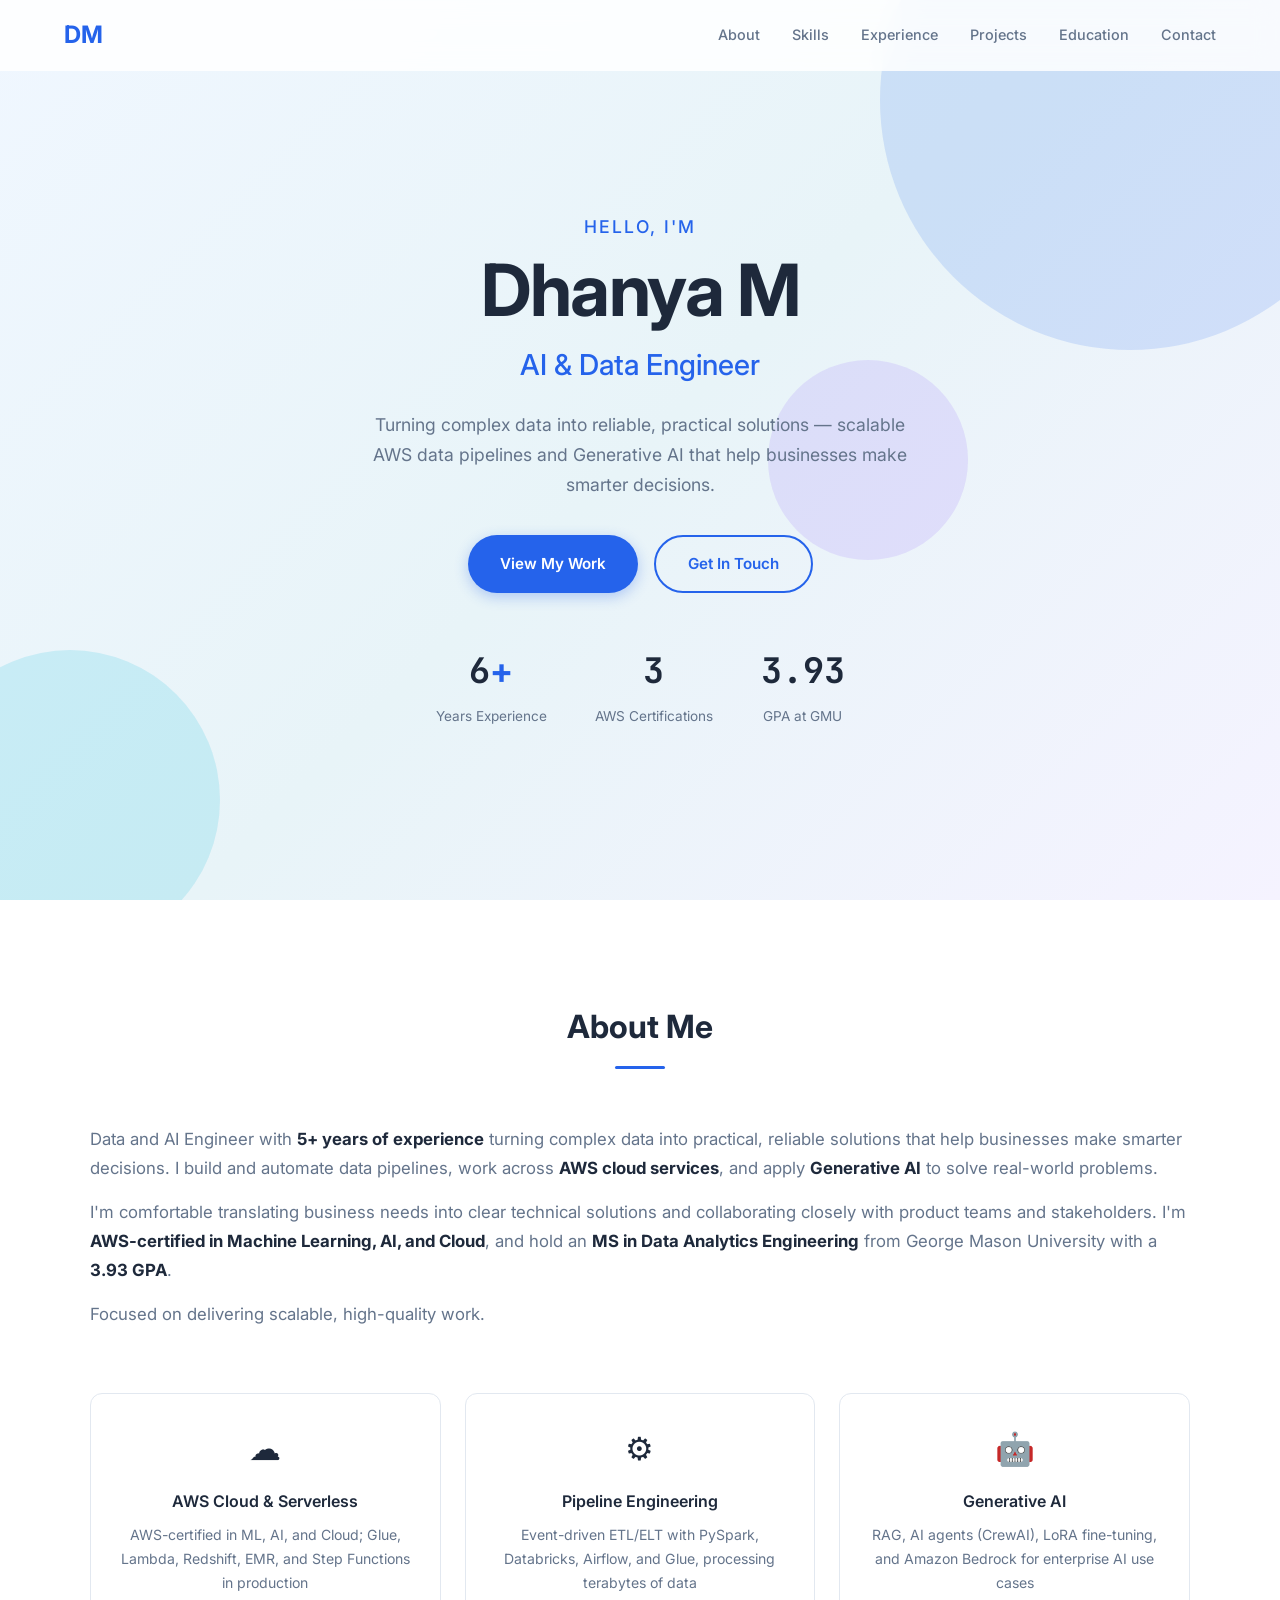
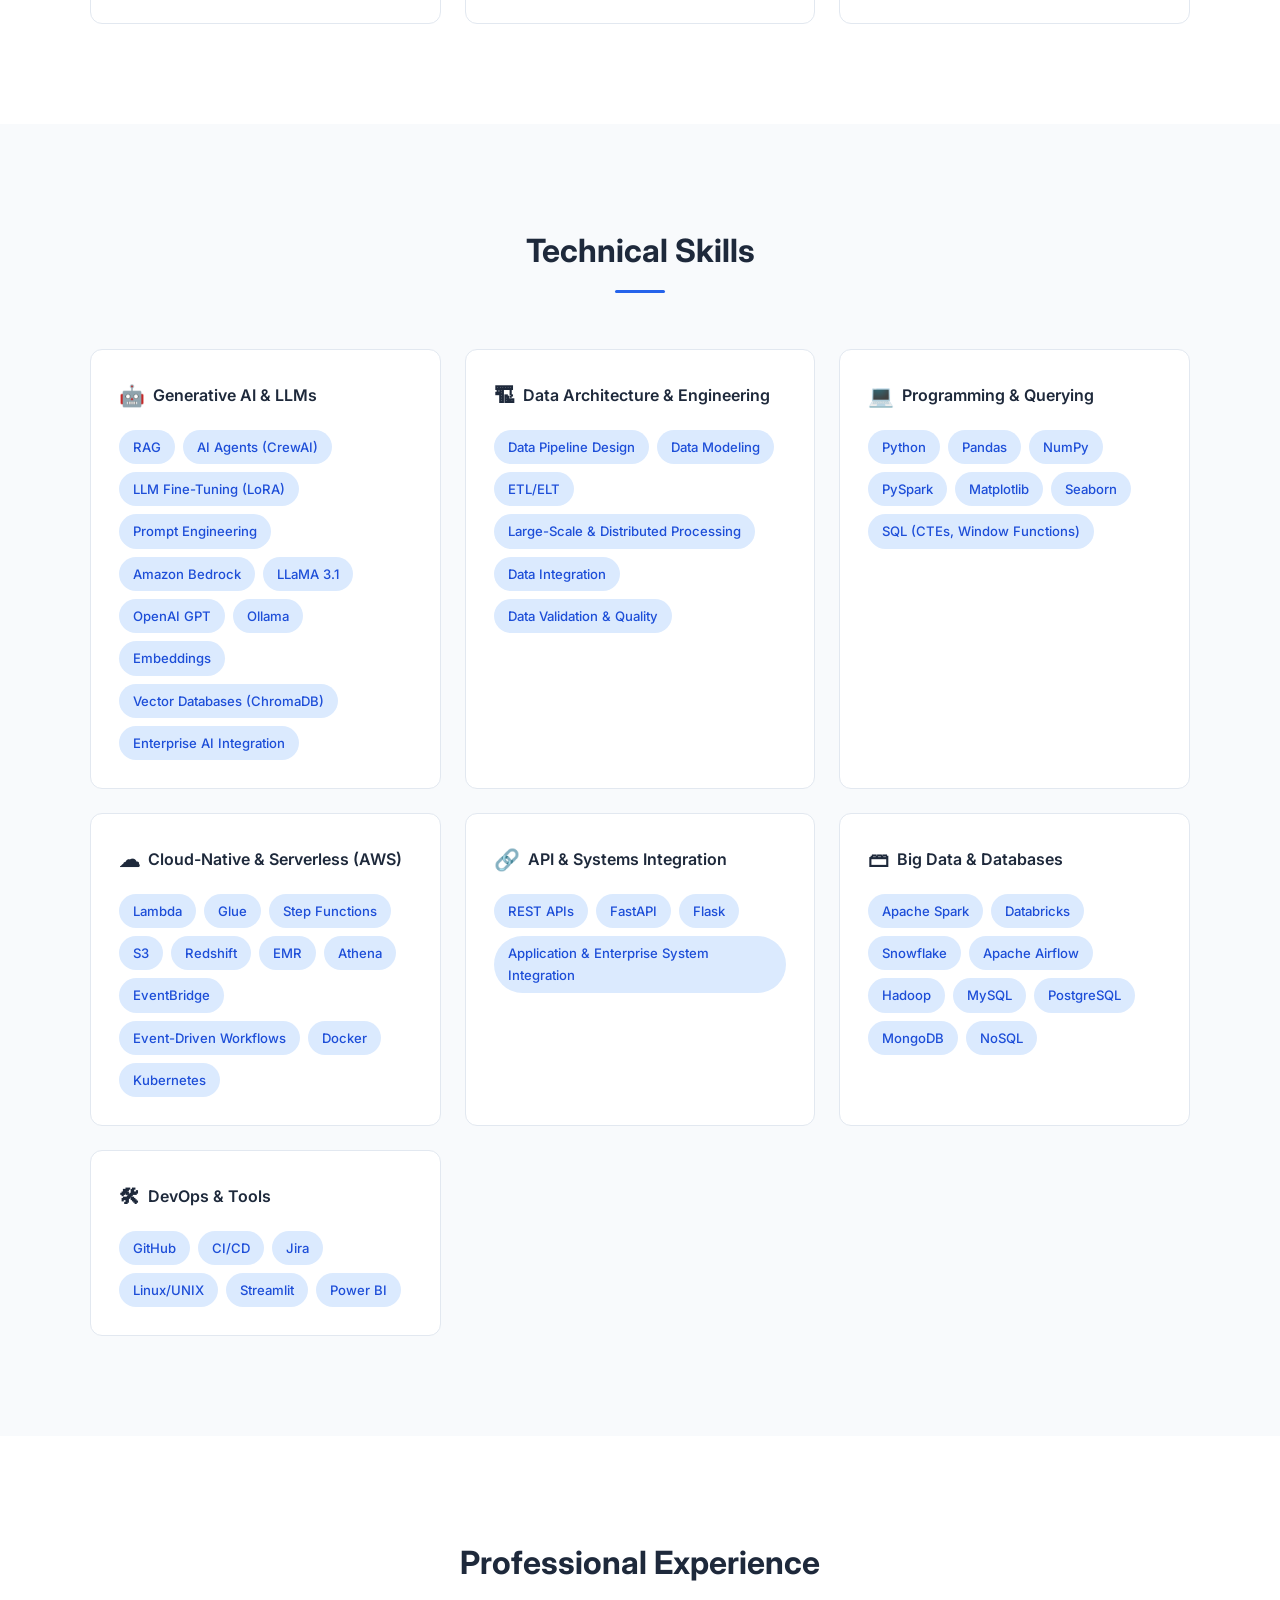
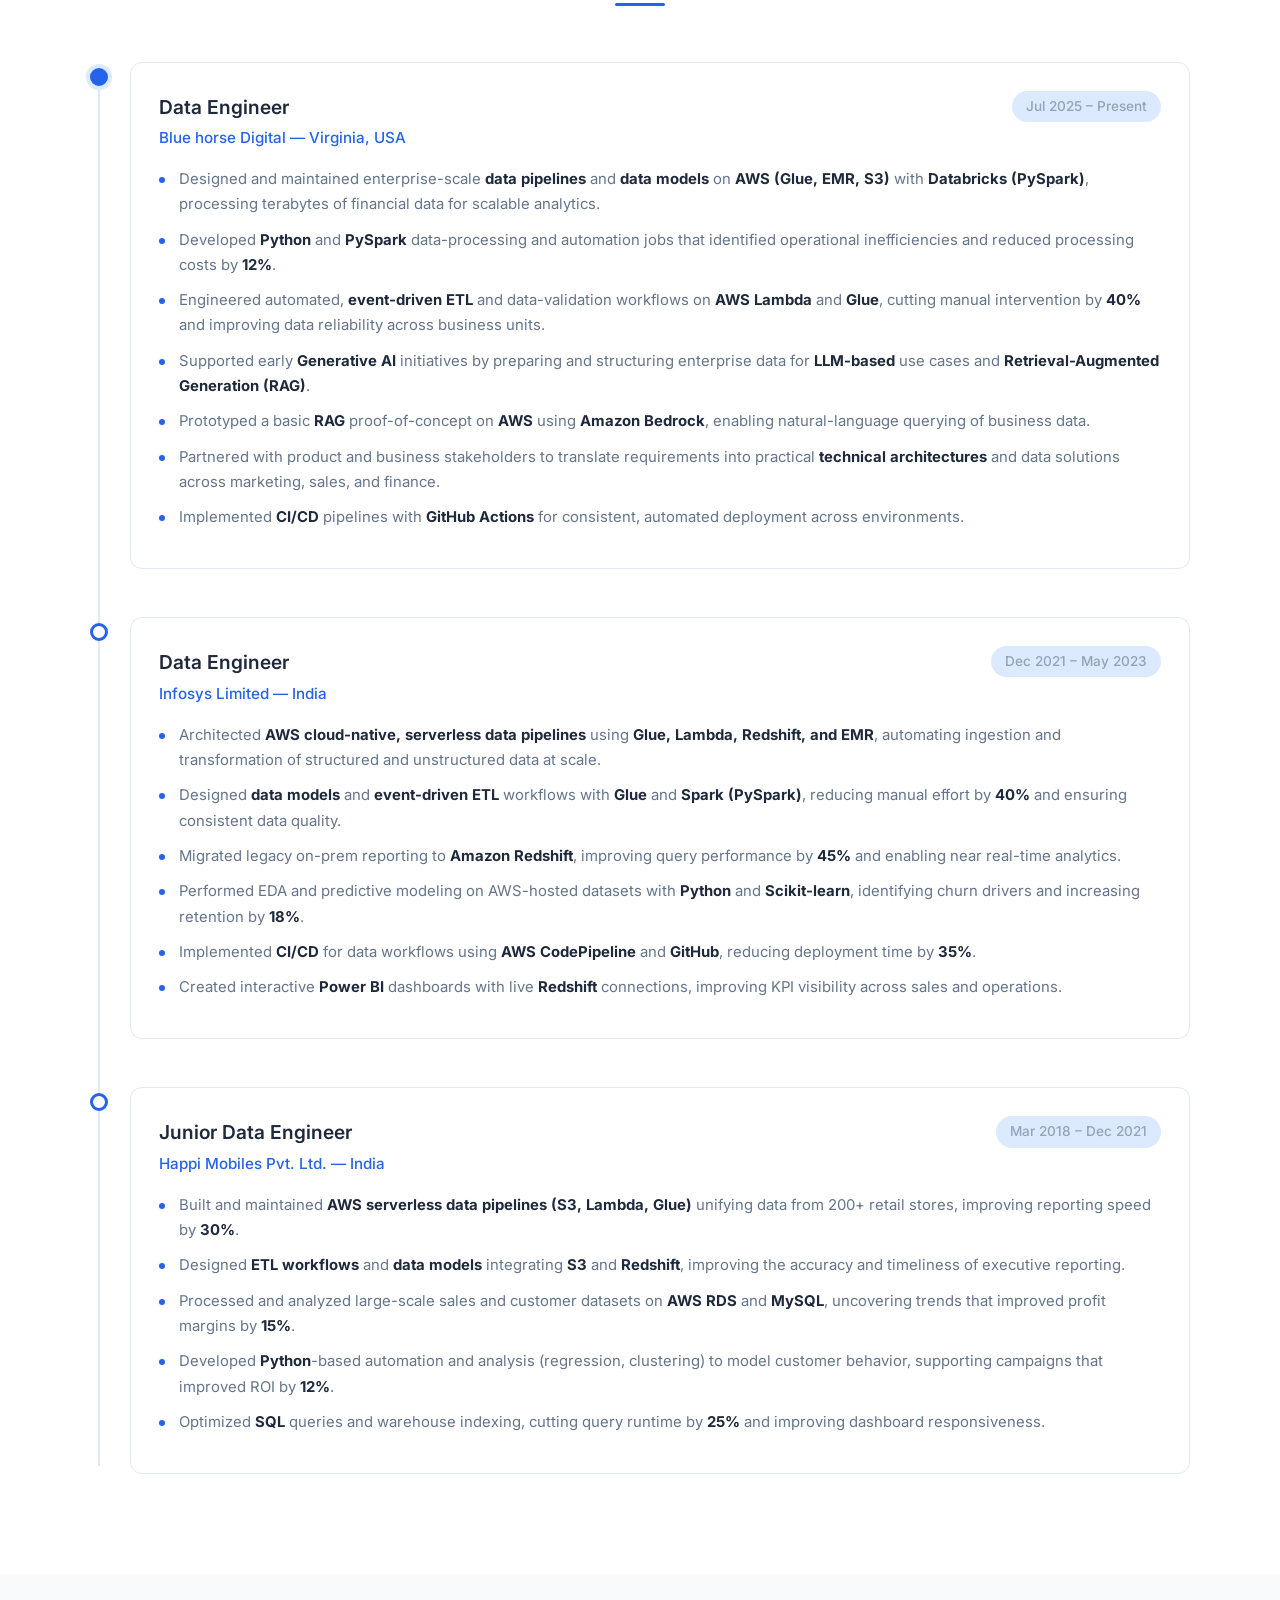
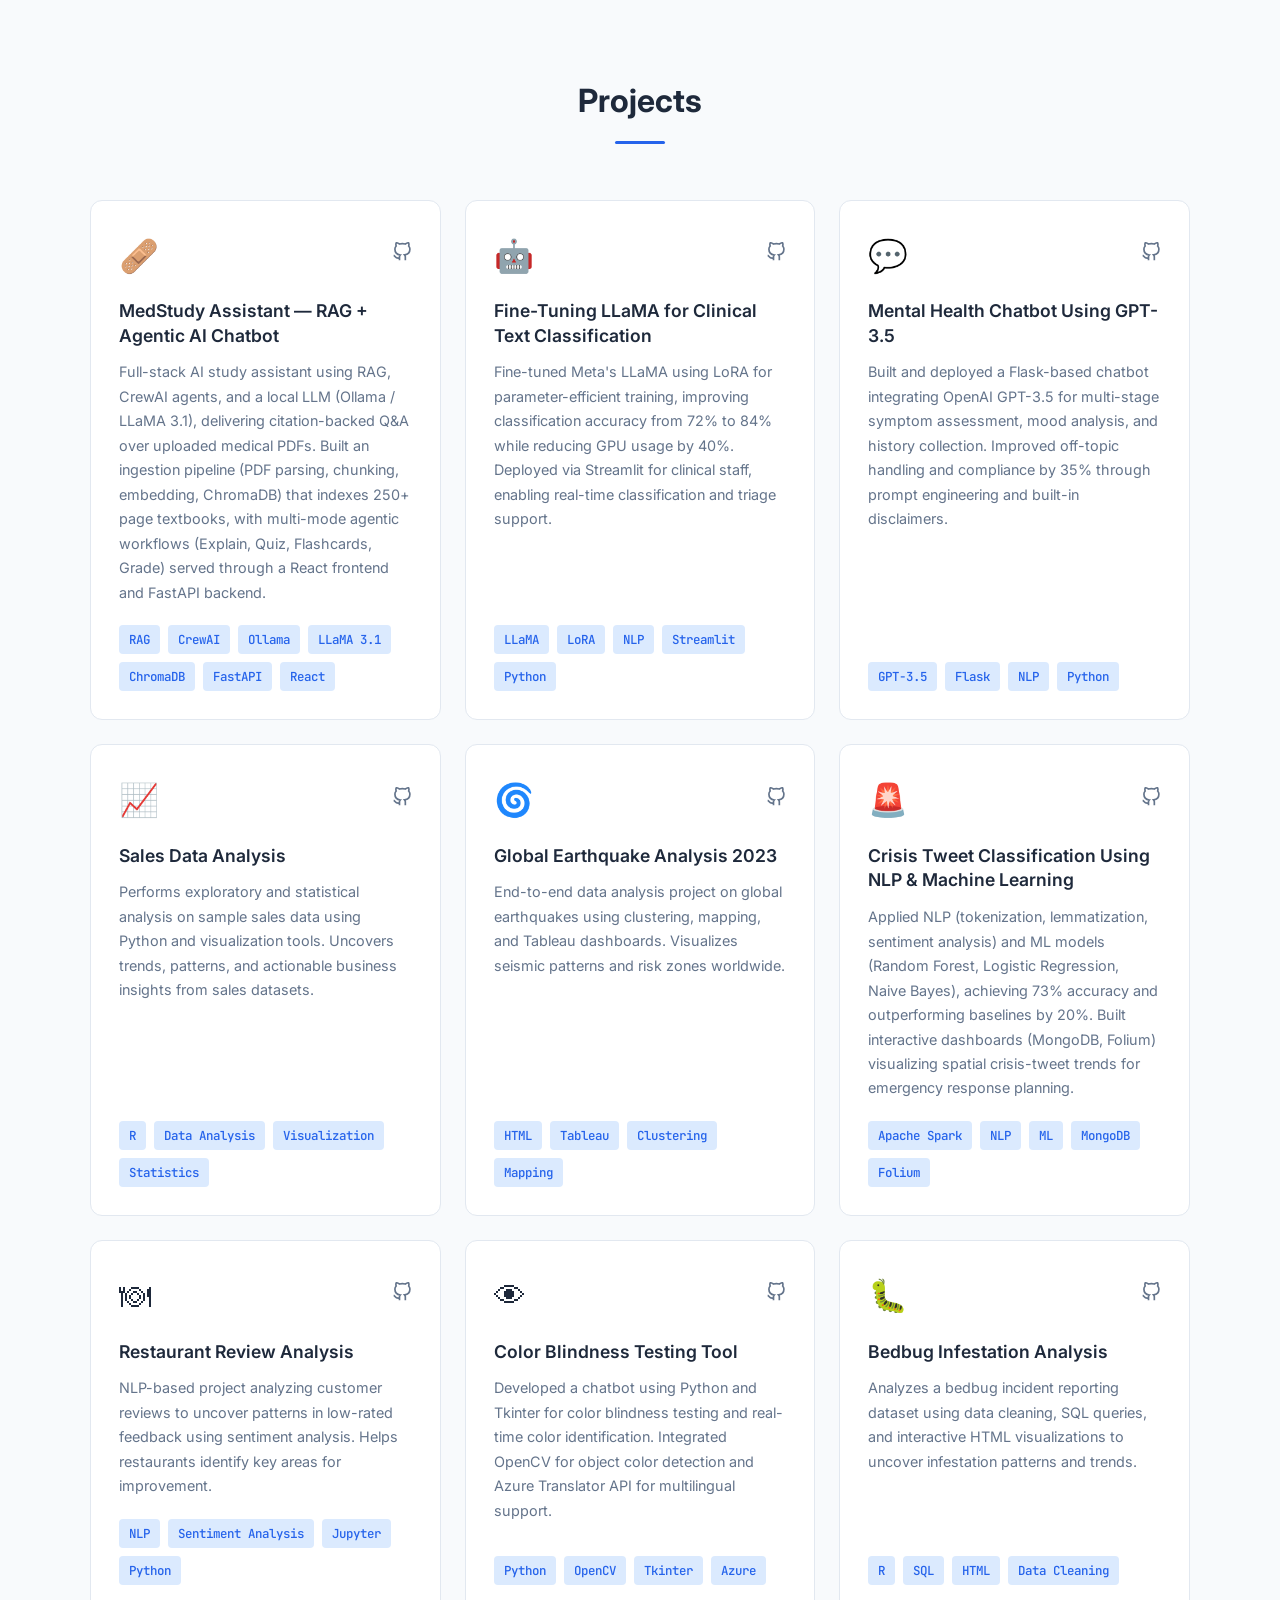
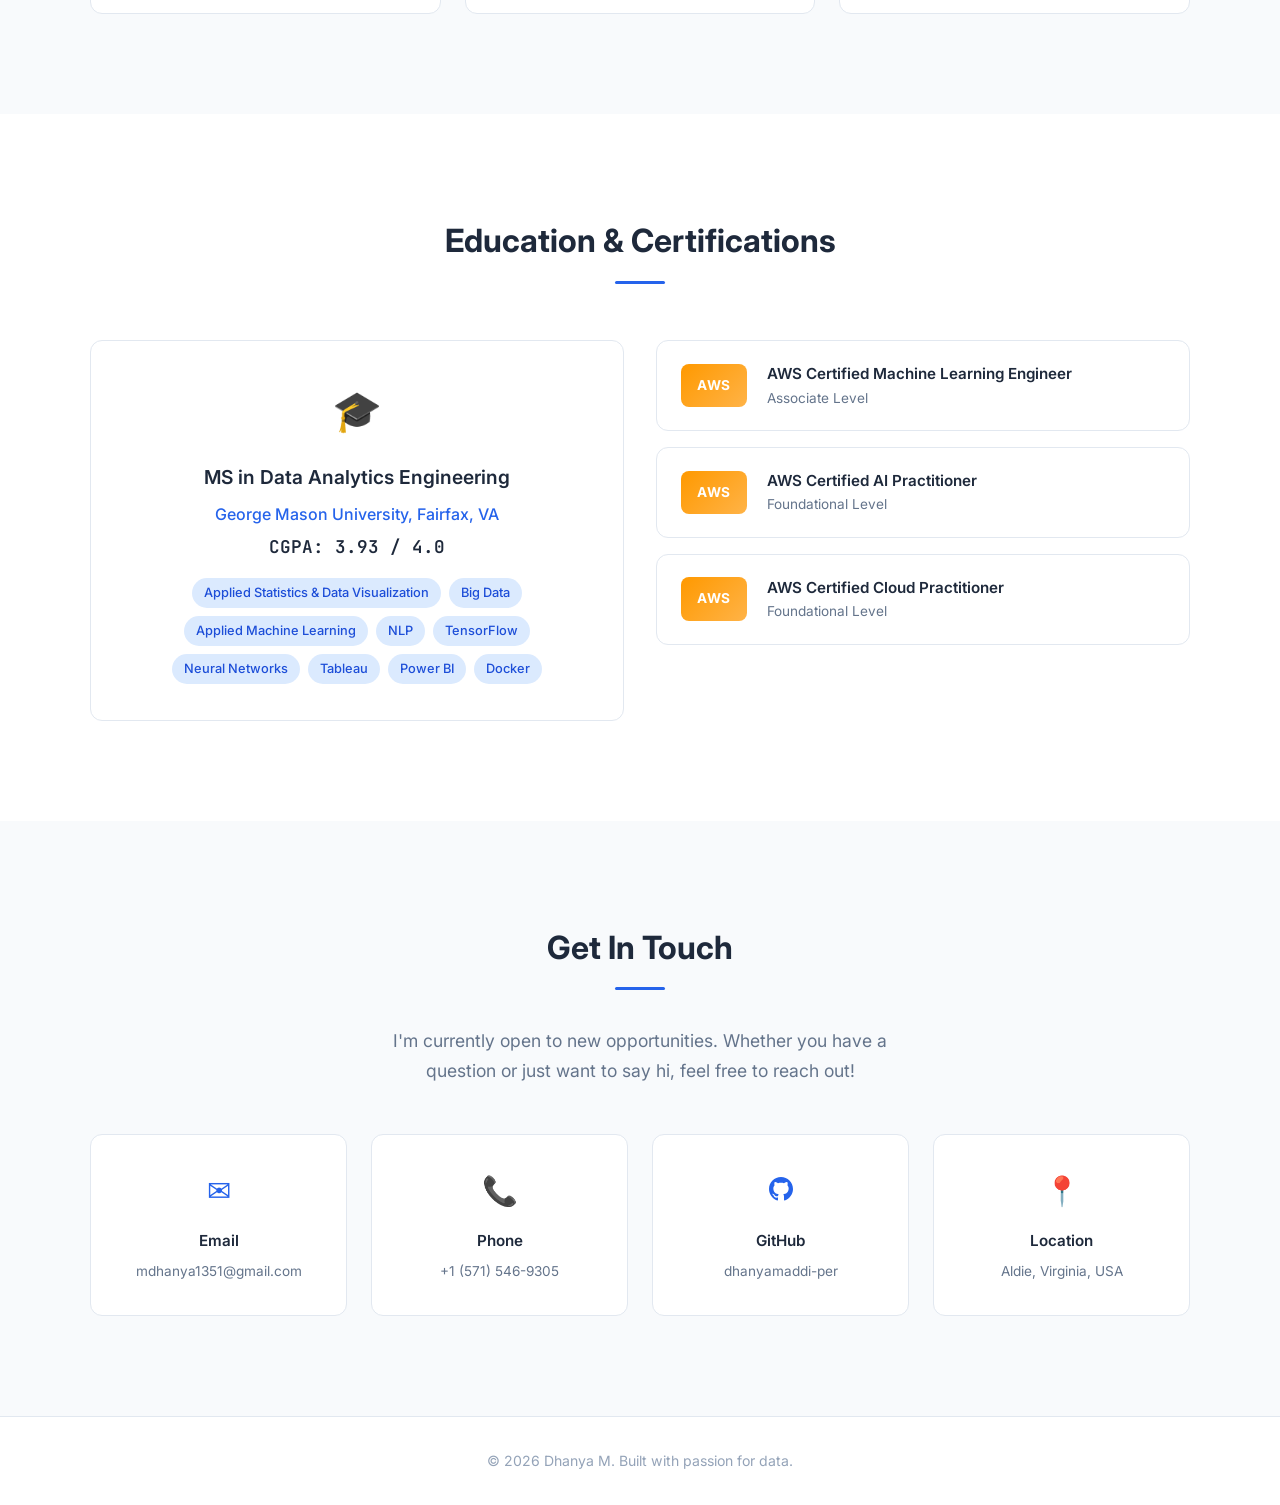
==== commit 3391eee8: "Update experience from 6 to 5 years in About Me section" ====
--- a/index.html
+++ b/index.html
@@ -66,7 +66,7 @@
       <h2 class="section-title">About Me</h2>
       <div class="about-content">
         <div class="about-text">
-          <p>Data and AI Engineer with <strong>6+ years of experience</strong> turning complex data into practical, reliable solutions that help businesses make smarter decisions. I build and automate data pipelines, work across <strong>AWS cloud services</strong>, and apply <strong>Generative AI</strong> to solve real-world problems.</p>
+          <p>Data and AI Engineer with <strong>5+ years of experience</strong> turning complex data into practical, reliable solutions that help businesses make smarter decisions. I build and automate data pipelines, work across <strong>AWS cloud services</strong>, and apply <strong>Generative AI</strong> to solve real-world problems.</p>
           <p>I'm comfortable translating business needs into clear technical solutions and collaborating closely with product teams and stakeholders. I'm <strong>AWS-certified in Machine Learning, AI, and Cloud</strong>, and hold an <strong>MS in Data Analytics Engineering</strong> from George Mason University with a <strong>3.93 GPA</strong>.</p>
           <p>Focused on delivering scalable, high-quality work.</p>
         </div>
